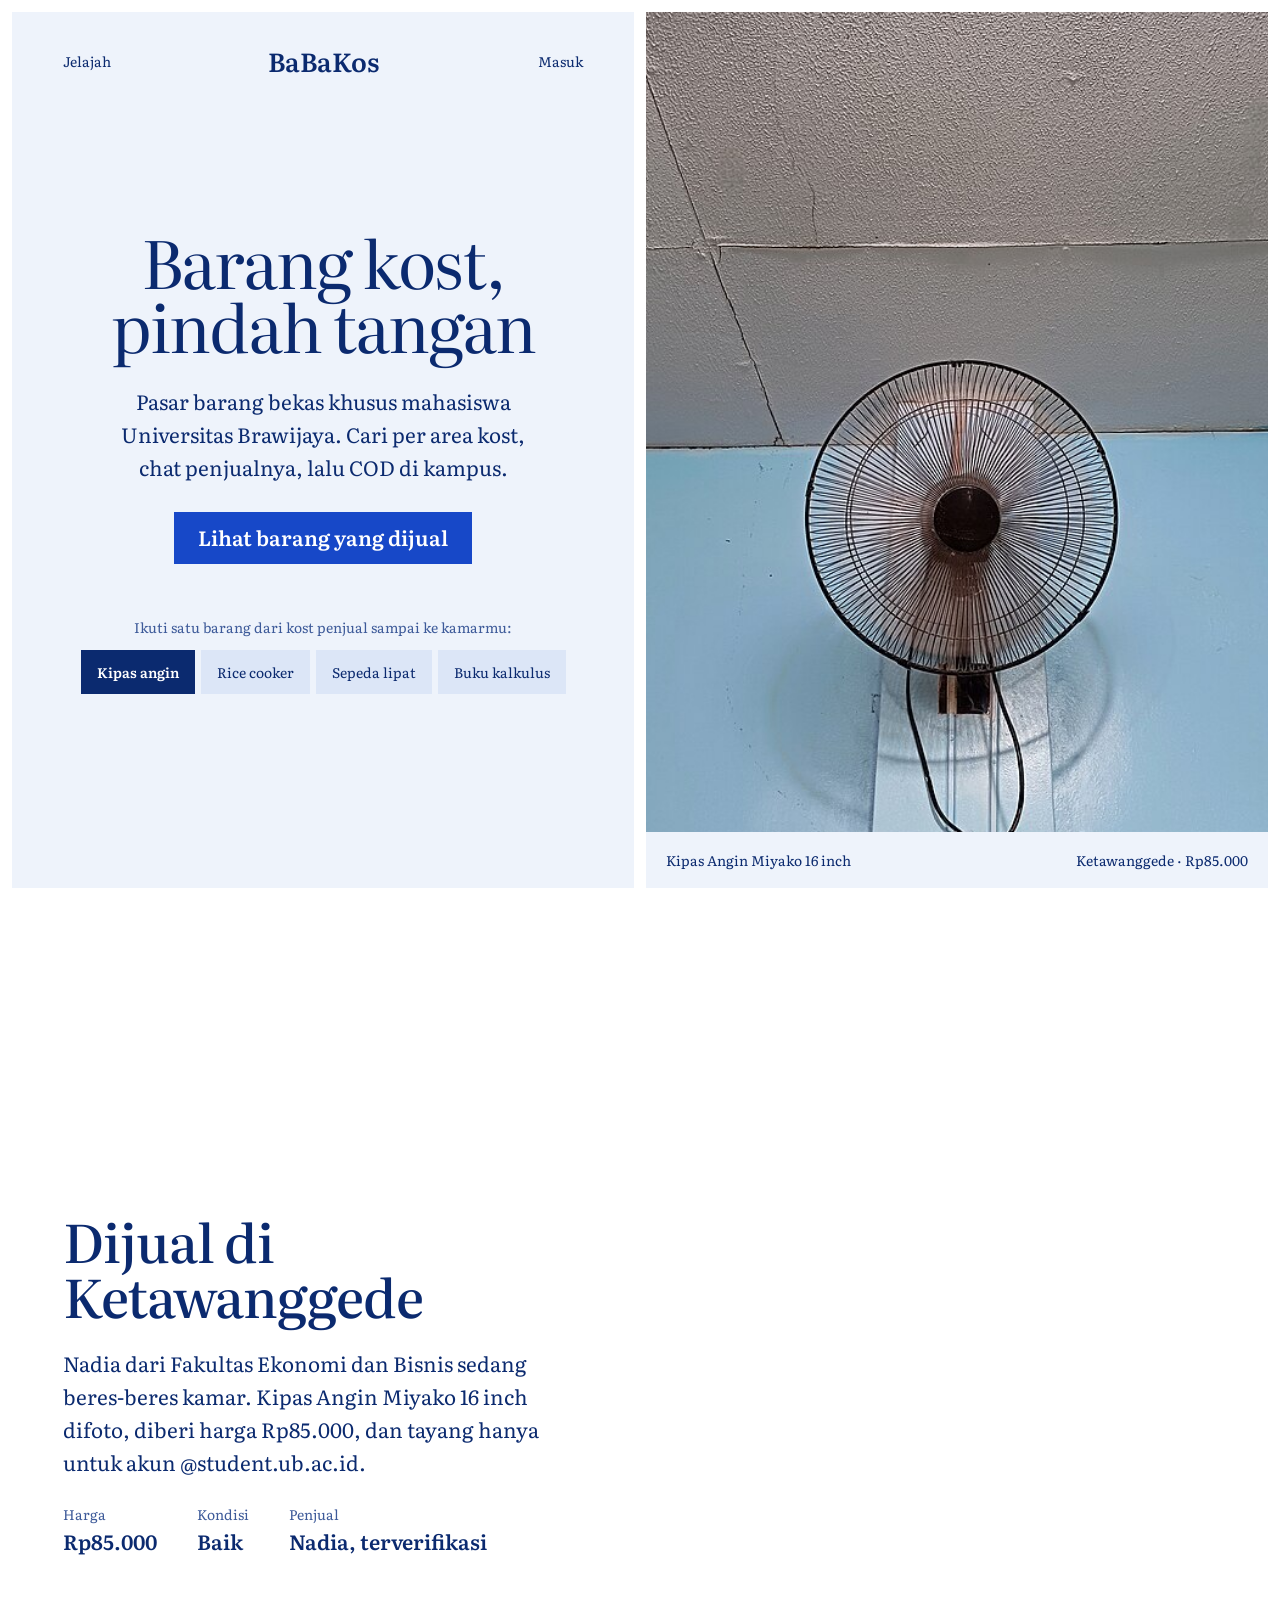
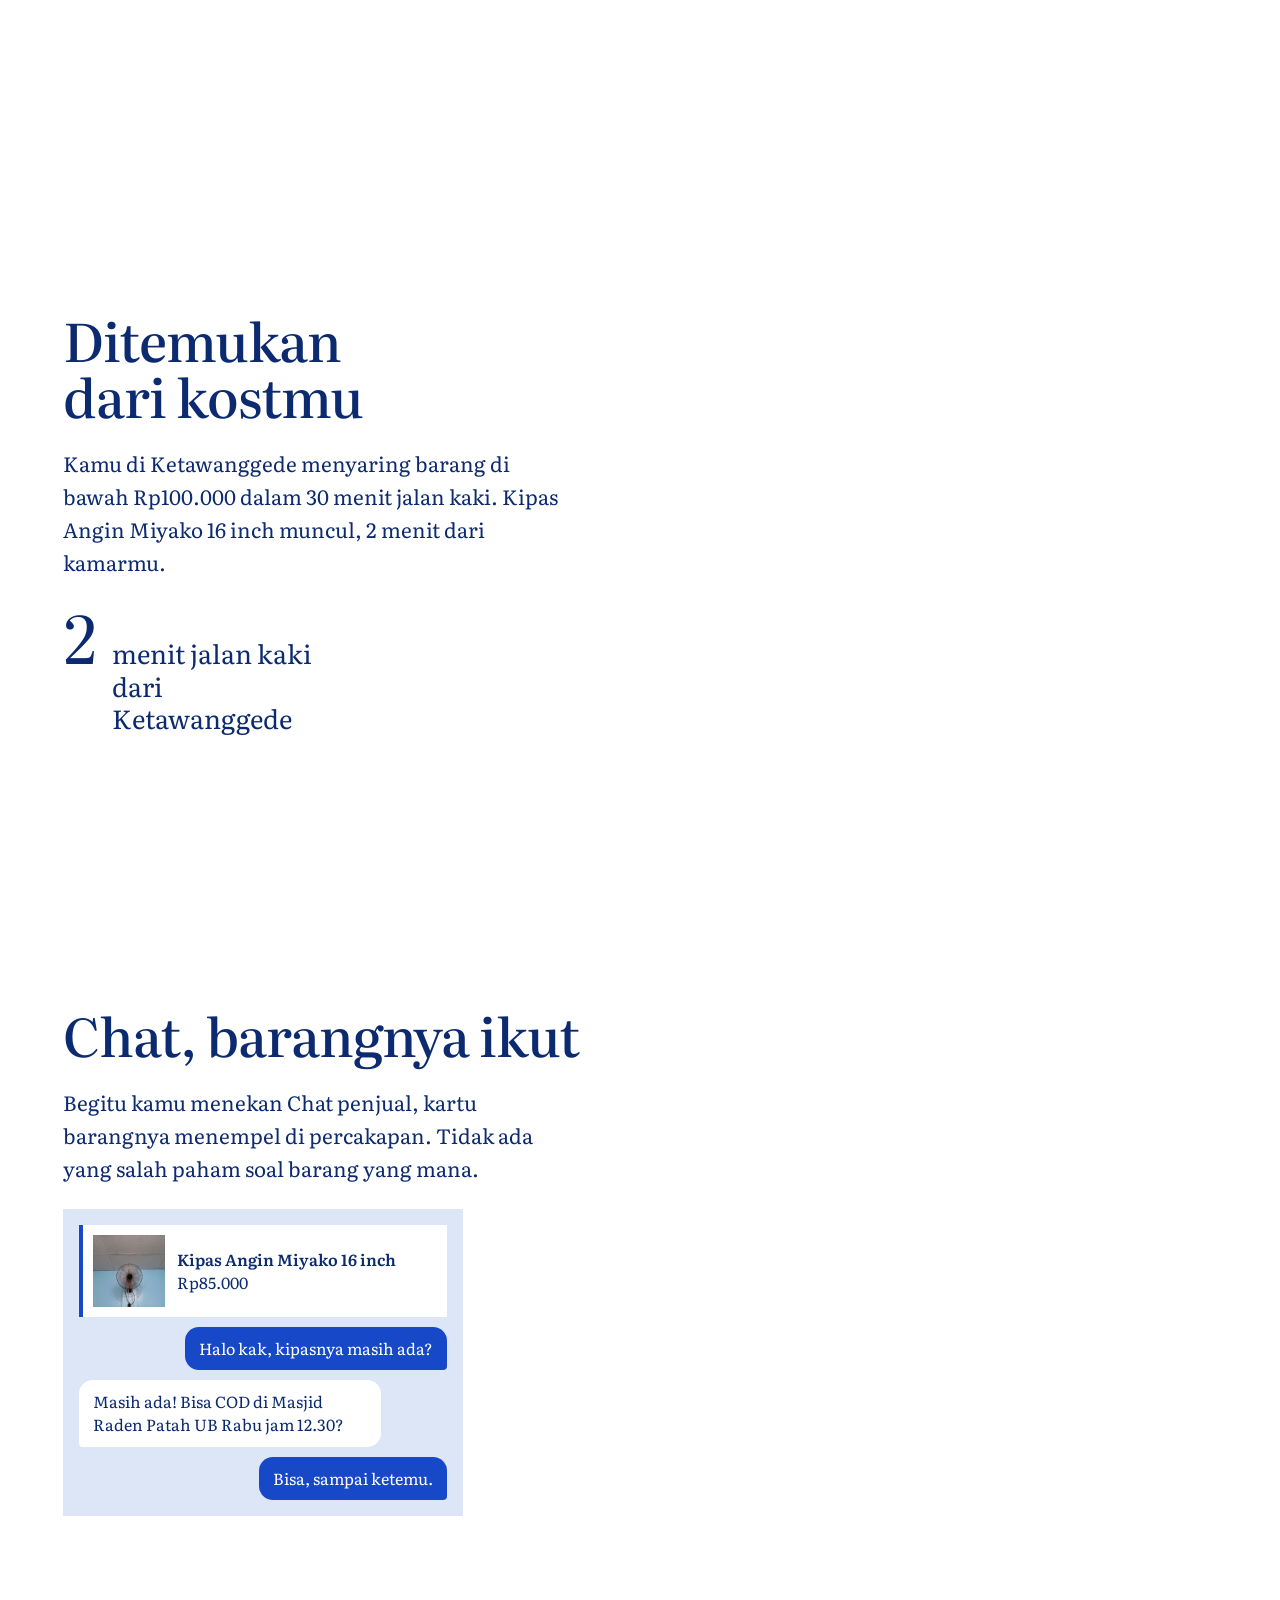
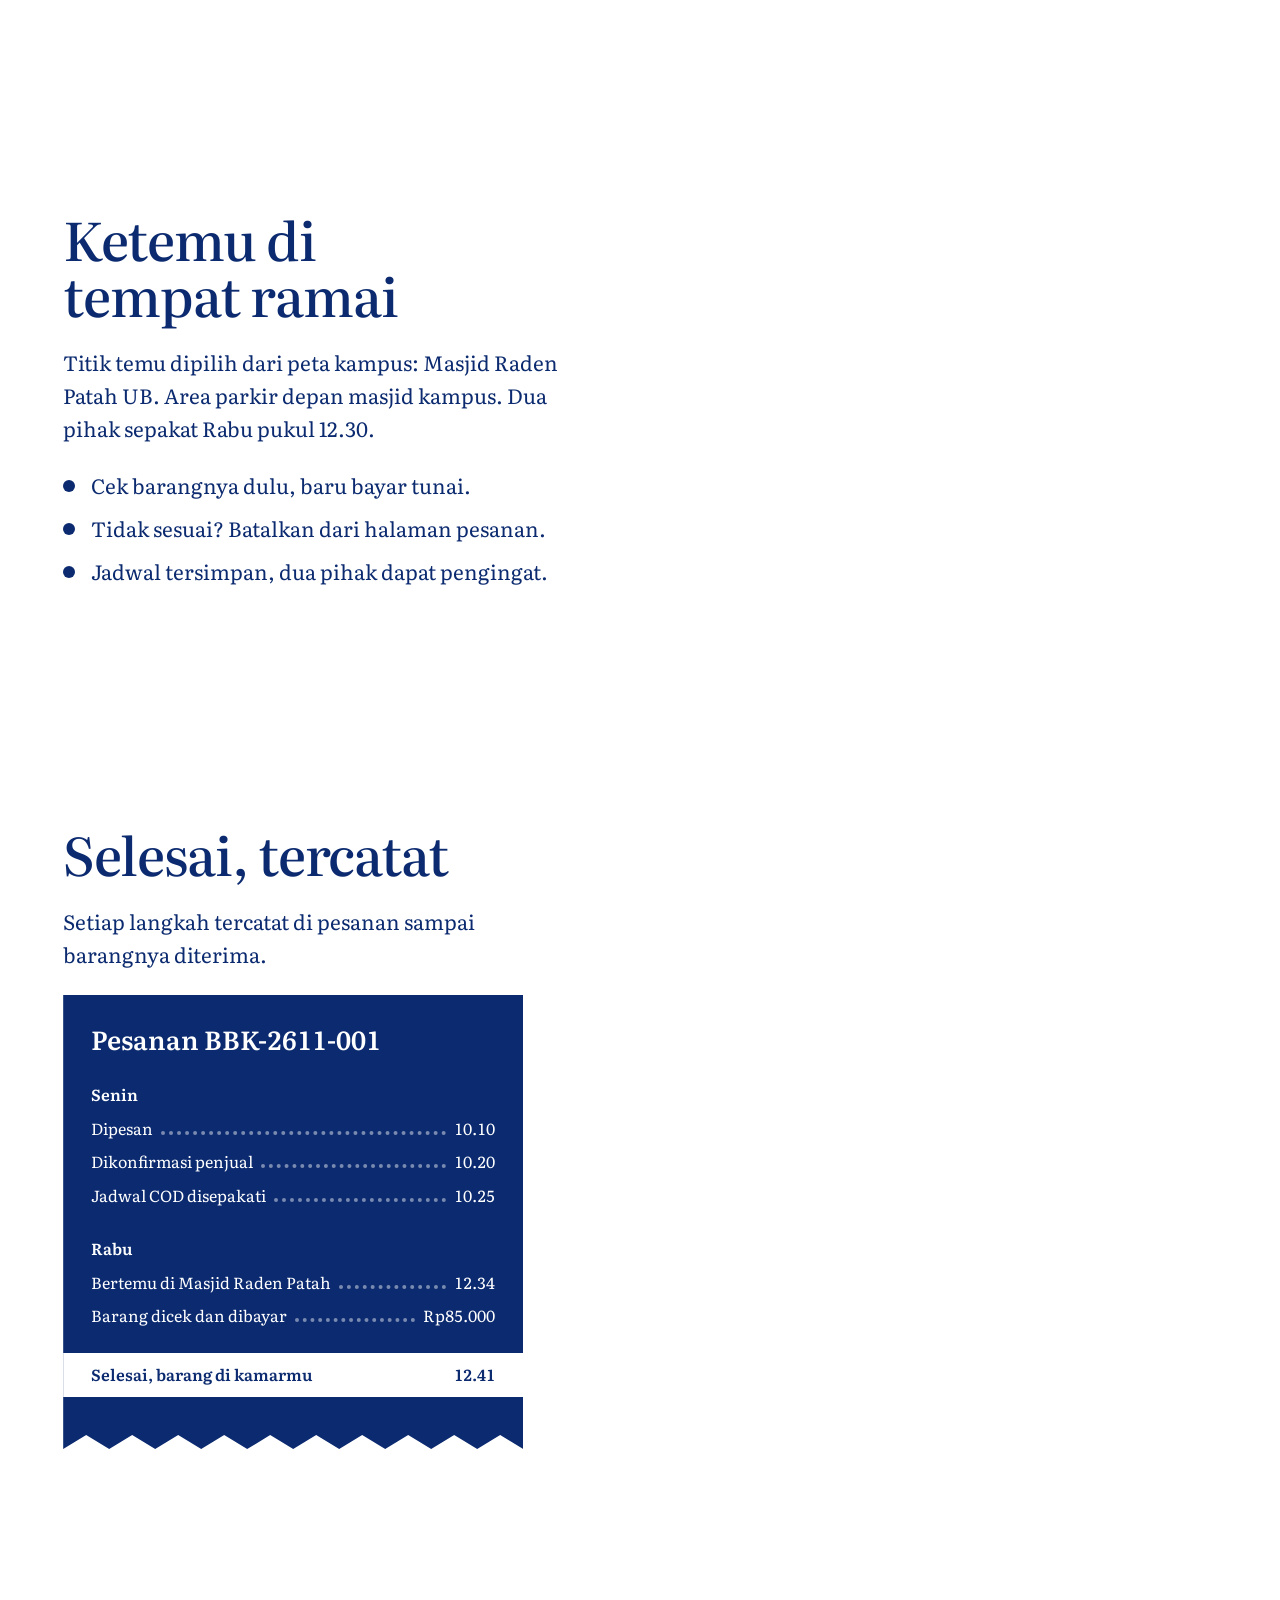
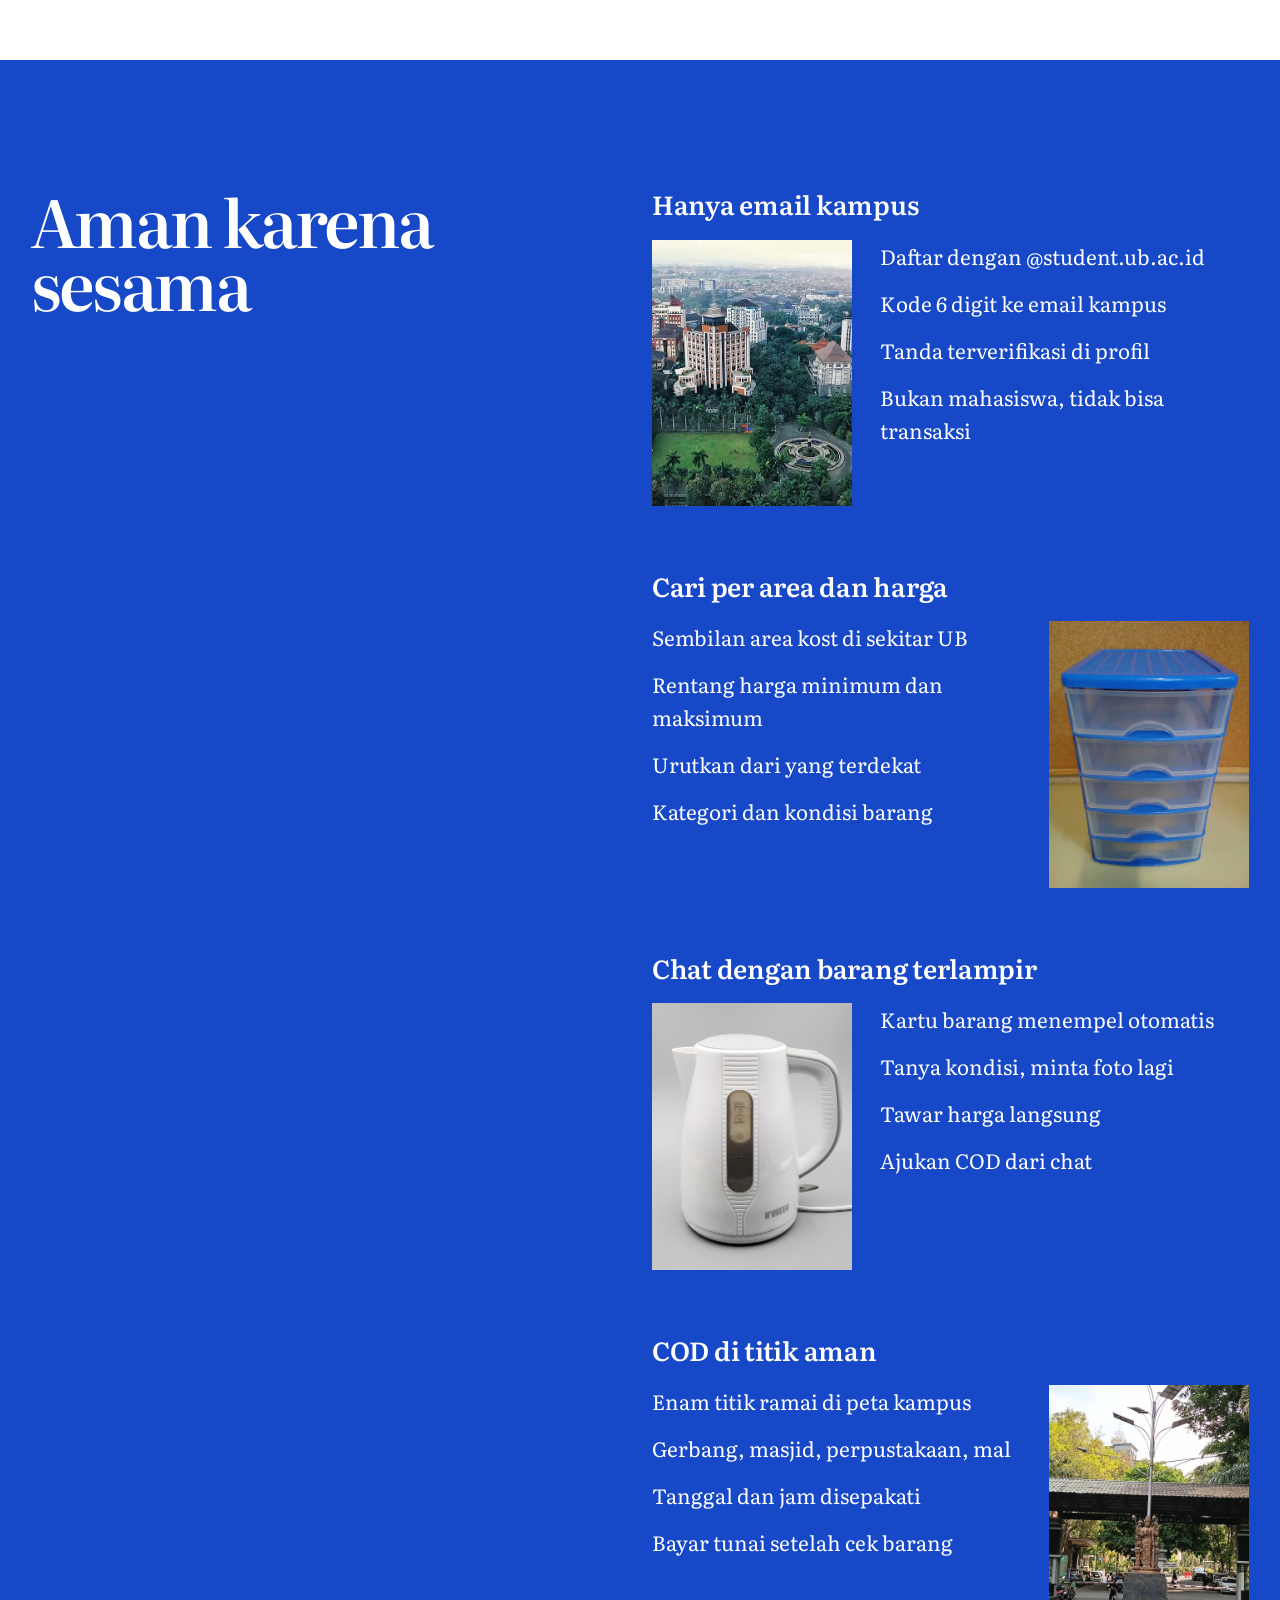
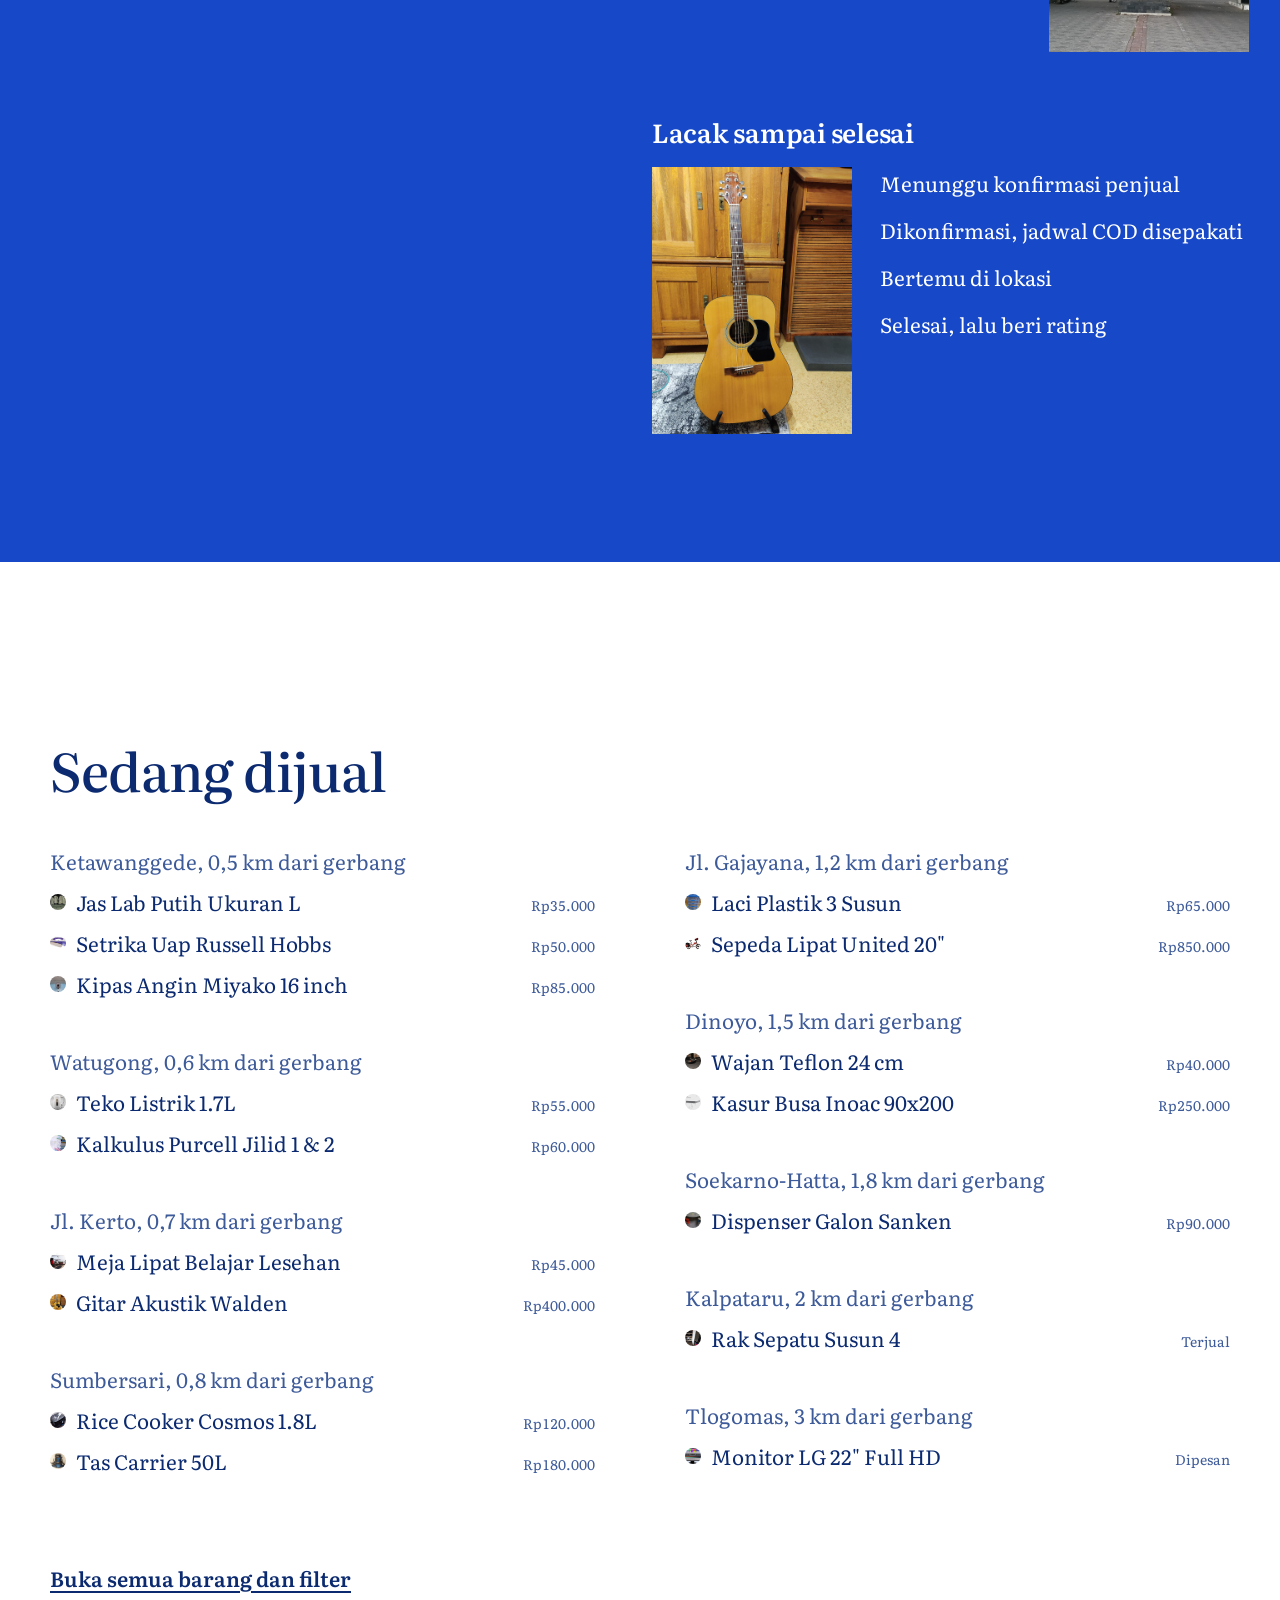
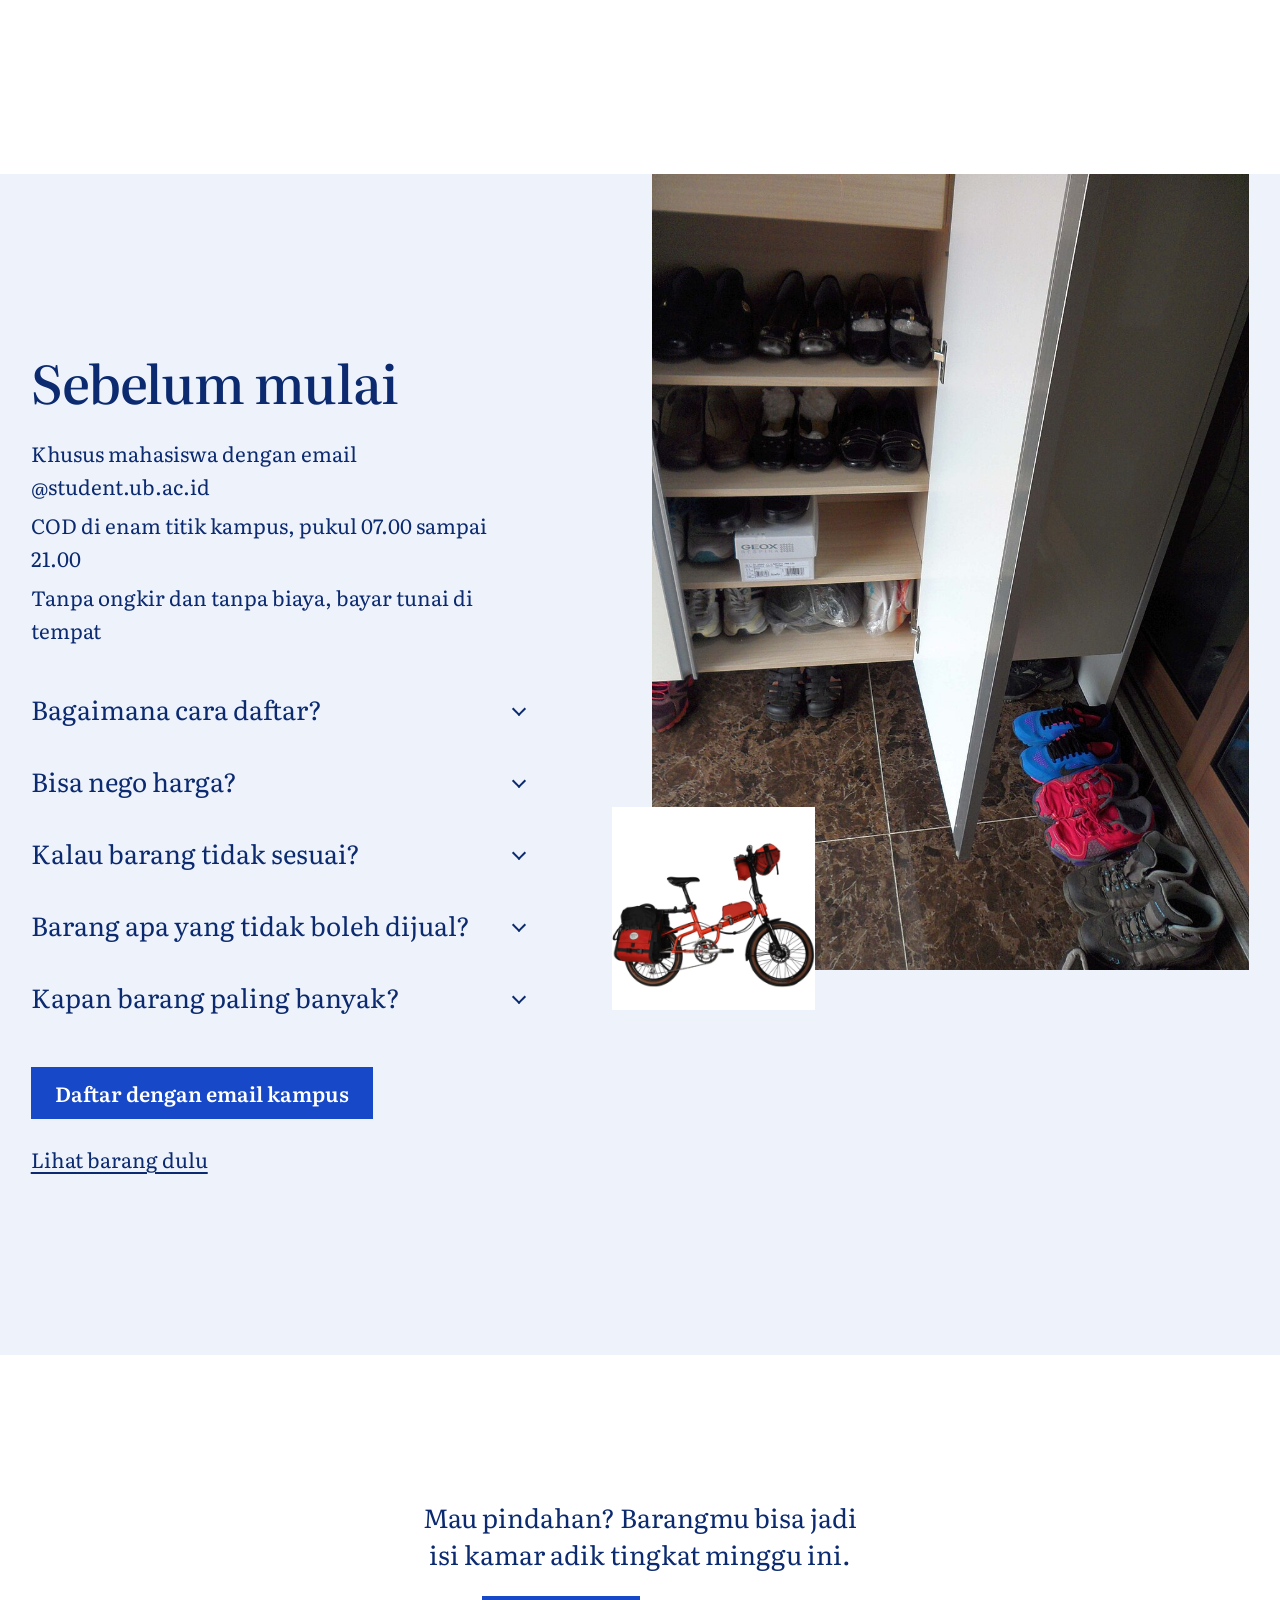
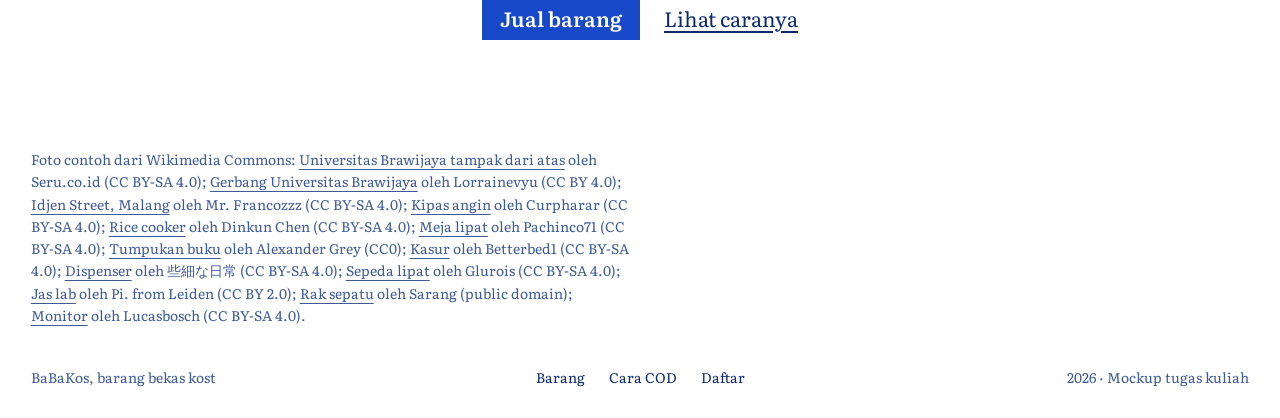
==== mockups/d-pindah-tangan/index.html @ 2a191f01 "Add mockup D with photo assets and more mock listings - Add mockups/d-pindah-tangan page and shared." ====
<!doctype html>
<html lang="id">
  <head>
    <meta charset="UTF-8">
    <meta name="viewport" content="width=device-width, initial-scale=1.0">
    <meta name="description" content="BaBaKos — pasar barang bekas kost khusus mahasiswa Universitas Brawijaya. Ikuti satu barang dari kost penjual sampai ke kamarmu: chat, COD di kampus, selesai.">
    <title>BaBaKos — Barang Kost, Pindah Tangan (Mockup D)</title>
    <link rel="icon" type="image/svg+xml" href="../../assets/icon.svg">
    <link rel="preconnect" href="https://fonts.googleapis.com">
    <link rel="preconnect" href="https://fonts.gstatic.com" crossorigin>
    <link href="https://fonts.googleapis.com/css2?family=Literata:ital,opsz,wght@0,7..72,400;0,7..72,500;0,7..72,600;1,7..72,400&display=swap" rel="stylesheet">
    <link rel="stylesheet" href="style.css">
  </head>
  <body>
    <a class="skip" href="#perjalanan">Langsung ke isi</a>

    <!-- PART 1: the split stage. Left column scrolls, right photograph stays. -->
    <div class="stage">
      <div class="column">
        <!-- HERO: the menu-card sheet -->
        <header class="sheet" aria-labelledby="hero-title">
          <nav class="sheet-top" aria-label="Utama">
            <a href="#barang">Jelajah</a>
            <a class="wordmark" href="#">BaBaKos</a>
            <a href="#masuk">Masuk</a>
          </nav>
          <div class="sheet-main">
            <h1 id="hero-title" class="hero-title" data-reveal>Barang kost, pindah tangan</h1>
            <p class="hero-sub" data-reveal>Pasar barang bekas khusus mahasiswa Universitas Brawijaya. Cari per area kost, chat penjualnya, lalu COD di kampus.</p>
            <a class="btn" href="#barang" data-reveal>Lihat barang yang dijual</a>
            <div class="follow" data-reveal>
              <p class="follow-label" id="follow-label">Ikuti satu barang dari kost penjual sampai ke kamarmu:</p>
              <div class="follow-tabs" role="tablist" aria-labelledby="follow-label" id="follow-tabs">
                <button role="tab" aria-selected="true" data-id="p1">Kipas angin</button>
                <button role="tab" aria-selected="false" data-id="p2">Rice cooker</button>
                <button role="tab" aria-selected="false" data-id="p7">Sepeda lipat</button>
                <button role="tab" aria-selected="false" data-id="p4">Buku kalkulus</button>
              </div>
            </div>
          </div>
        </header>

        <!-- THE JOURNEY: one item, five chapters. Text is filled from the data in main.js. -->
        <section class="journey" id="perjalanan" aria-labelledby="journey-title">
          <h2 id="journey-title" class="sr-only">Perjalanan satu barang</h2>

          <article class="chapter" data-photo="item" data-reveal-group>
            <h3 class="h3" data-reveal>Dijual di <span data-f="sellerArea">Jl. Kerto</span></h3>
            <p data-reveal data-f="soldText">Nadia dari Fakultas Ekonomi dan Bisnis pindah kost. Kipas Angin Miyako 16 inch difoto, diberi harga Rp85.000, dan tayang hanya untuk akun @student.ub.ac.id.</p>
            <dl class="facts" data-reveal>
              <div><dt>Harga</dt><dd data-f="price">Rp85.000</dd></div>
              <div><dt>Kondisi</dt><dd data-f="condition">Baik</dd></div>
              <div><dt>Penjual</dt><dd data-f="seller">Nadia, terverifikasi</dd></div>
            </dl>
          </article>

          <article class="chapter" data-photo="street" data-reveal-group>
            <h3 class="h3" data-reveal>Ditemukan dari kostmu</h3>
            <p data-reveal data-f="foundText">Kamu di Ketawanggede menyaring barang di bawah Rp100.000 dalam 15 menit jalan kaki. Kipas ini muncul, 7 menit dari kamarmu.</p>
            <p class="figure" data-reveal><span data-f="minutes">7</span><span class="figure-unit">menit jalan kaki dari Ketawanggede</span></p>
          </article>

          <article class="chapter" data-photo="item" data-reveal-group>
            <h3 class="h3" data-reveal>Chat, barangnya ikut</h3>
            <p data-reveal>Begitu kamu menekan Chat penjual, kartu barangnya menempel di percakapan. Tidak ada yang salah paham soal barang yang mana.</p>
            <div class="chat" data-ui data-reveal aria-label="Contoh percakapan">
              <div class="chat-card">
                <img data-f="thumb" src="../assets/p1-kipas.jpg" alt="" width="72" height="72">
                <div><p class="chat-card-title" data-f="title">Kipas Angin Miyako 16 inch</p><p data-f="price">Rp85.000</p></div>
              </div>
              <p class="bubble me">Halo kak, <span data-f="shortTitle">kipasnya</span> masih ada?</p>
              <p class="bubble them">Masih ada! Bisa COD di <span data-f="codName">Masjid Raden Patah UB</span> Rabu jam 12.30?</p>
              <p class="bubble me">Bisa, sampai ketemu.</p>
            </div>
          </article>

          <article class="chapter" data-photo="gate" data-reveal-group>
            <h3 class="h3" data-reveal>Ketemu di tempat ramai</h3>
            <p data-reveal data-f="codText">Titik temu dipilih dari peta kampus: Masjid Raden Patah UB, area parkir depan masjid. Ramai, terang, dan dijaga satpam.</p>
            <ul class="tips" data-reveal>
              <li>Cek barangnya dulu, baru bayar tunai.</li>
              <li>Tidak sesuai? Batalkan dari halaman pesanan.</li>
              <li>Jadwal tersimpan, dua pihak dapat pengingat.</li>
            </ul>
          </article>

          <article class="chapter chapter-slip" data-photo="item" data-reveal-group>
            <h3 class="h3" data-reveal>Selesai, tercatat</h3>
            <p data-reveal>Setiap langkah tercatat di pesanan sampai barangnya diterima.</p>
            <div class="slip" data-reveal aria-label="Riwayat pesanan">
              <p class="slip-head">Pesanan <span data-f="orderId">BBK-2611-001</span></p>
              <p class="slip-day">Senin</p>
              <dl>
                <div><dt>Dipesan</dt><dd>10.10</dd></div>
                <div><dt>Dikonfirmasi penjual</dt><dd>10.20</dd></div>
                <div><dt>Jadwal COD disepakati</dt><dd>10.25</dd></div>
              </dl>
              <p class="slip-day">Rabu</p>
              <dl>
                <div><dt>Bertemu di <span data-f="codShort">Masjid Raden Patah</span></dt><dd>12.34</dd></div>
                <div><dt>Barang dicek dan dibayar</dt><dd data-f="price">Rp85.000</dd></div>
              </dl>
              <p class="slip-total"><span>Selesai, barang di kamarmu</span><span>12.41</span></p>
            </div>
          </article>
        </section>
      </div>

      <!-- The photograph that never moves; it crossfades as chapters arrive -->
      <figure class="photo" aria-live="polite">
        <img class="ph is-on" data-key="item" src="../assets/p1-kipas.jpg" alt="Kipas angin dinding yang dijual" width="960" height="720">
        <img class="ph" data-key="street" src="../assets/malang-ijen.jpg" alt="Jalan Ijen di Malang" width="960" height="720">
        <img class="ph" data-key="gate" src="../assets/ub-gerbang.jpg" alt="Gerbang Universitas Brawijaya" width="960" height="1280">
        <figcaption class="photo-bar"><span data-f="title">Kipas Angin Miyako 16 inch</span><span><span data-f="sellerArea">Jl. Kerto</span> · <span data-f="price">Rp85.000</span></span></figcaption>
      </figure>
    </div>

    <main>
      <!-- PART 2: full width. Pinned heading, passing rows. -->
      <section class="safe" aria-labelledby="safe-title">
        <div class="wrap safe-grid">
          <h2 id="safe-title" class="safe-title">Aman karena sesama</h2>
          <div class="safe-rows">
            <article class="srow" data-reveal-group>
              <h3 data-reveal>Hanya email kampus</h3>
              <div class="srow-body">
                <img data-reveal src="../assets/ub-aerial.jpg" alt="Kampus Universitas Brawijaya dari atas" width="960" height="640" loading="lazy">
                <ul data-reveal><li>Daftar dengan @student.ub.ac.id</li><li>Kode 6 digit ke email kampus</li><li>Tanda terverifikasi di profil</li><li>Bukan mahasiswa, tidak bisa transaksi</li></ul>
              </div>
            </article>
            <article class="srow srow-flip" data-reveal-group>
              <h3 data-reveal>Cari per area dan harga</h3>
              <div class="srow-body">
                <img data-reveal src="../assets/p15-laci.jpg" alt="Laci plastik tiga susun" width="960" height="1280" loading="lazy">
                <ul data-reveal><li>Sembilan area kost di sekitar UB</li><li>Rentang harga minimum dan maksimum</li><li>Urutkan dari yang terdekat</li><li>Kategori dan kondisi barang</li></ul>
              </div>
            </article>
            <article class="srow" data-reveal-group>
              <h3 data-reveal>Chat dengan barang terlampir</h3>
              <div class="srow-body">
                <img data-reveal src="../assets/p11-teko.jpg" alt="Teko listrik" width="960" height="1113" loading="lazy">
                <ul data-reveal><li>Kartu barang menempel otomatis</li><li>Tanya kondisi, minta foto lagi</li><li>Tawar harga langsung</li><li>Ajukan COD dari chat</li></ul>
              </div>
            </article>
            <article class="srow srow-flip" data-reveal-group>
              <h3 data-reveal>COD di titik aman</h3>
              <div class="srow-body">
                <img data-reveal src="../assets/ub-gerbang.jpg" alt="Gerbang Universitas Brawijaya" width="960" height="1280" loading="lazy">
                <ul data-reveal><li>Enam titik ramai di peta kampus</li><li>Gerbang, masjid, perpustakaan, mal</li><li>Tanggal dan jam disepakati</li><li>Bayar tunai setelah cek barang</li></ul>
              </div>
            </article>
            <article class="srow" data-reveal-group>
              <h3 data-reveal>Lacak sampai selesai</h3>
              <div class="srow-body">
                <img data-reveal src="../assets/p13-gitar.jpg" alt="Gitar akustik" width="960" height="1280" loading="lazy">
                <ul data-reveal><li>Menunggu konfirmasi penjual</li><li>Dikonfirmasi, jadwal COD disepakati</li><li>Bertemu di lokasi</li><li>Selesai, lalu beri rating</li></ul>
              </div>
            </article>
          </div>
        </div>
      </section>

      <!-- PART 3: the listing as two-ended rows -->
      <section class="section listing" id="barang" aria-labelledby="list-title">
        <div class="list-col">
          <h2 id="list-title" class="h-list" data-reveal>Sedang dijual</h2>
          <div id="list" data-reveal-group></div>
          <a class="list-more" href="#">Buka semua barang dan filter</a>
        </div>
      </section>

      <!-- PART 4: questions beside a tall photograph -->
      <section class="section faq" aria-labelledby="faq-title" id="masuk">
        <div class="wrap faq-grid">
          <div class="faq-col">
            <h2 id="faq-title" class="h3" data-reveal>Sebelum mulai</h2>
            <ul class="faq-facts" data-reveal>
              <li>Khusus mahasiswa dengan email @student.ub.ac.id</li>
              <li>COD di enam titik kampus, pukul 07.00 sampai 21.00</li>
              <li>Tanpa ongkir dan tanpa biaya, bayar tunai di tempat</li>
            </ul>
            <div class="faq-list">
              <details><summary>Bagaimana cara daftar?</summary><p>Masukkan email @student.ub.ac.id, lalu kode 6 digit yang dikirim ke email kampusmu. Untuk uji coba, email berakhiran ac.id lain juga diterima.</p></details>
              <details><summary>Bisa nego harga?</summary><p>Bisa, lewat chat. Barangnya sudah terlampir, jadi tinggal tawar.</p></details>
              <details><summary>Kalau barang tidak sesuai?</summary><p>Jangan bayar. Tekan Batalkan di halaman pesanan dan laporkan lewat chat. Rating penjual ikut tercatat.</p></details>
              <details><summary>Barang apa yang tidak boleh dijual?</summary><p>Makanan basah, obat, dan barang yang melanggar aturan kampus atau hukum.</p></details>
              <details><summary>Kapan barang paling banyak?</summary><p>Akhir semester dan musim wisuda, saat kakak tingkat pindahan.</p></details>
            </div>
            <div class="faq-actions"><a class="btn" href="#">Daftar dengan email kampus</a><a href="#barang">Lihat barang dulu</a></div>
          </div>
          <div class="faq-pics" data-reveal>
            <img class="pic-tall" src="../assets/p9-rak.jpg" alt="Rak sepatu di teras rumah" width="960" height="1280" loading="lazy">
            <img class="pic-sq" src="../assets/p7-sepeda.jpg" alt="Sepeda lipat" width="960" height="960" loading="lazy">
          </div>
        </div>
      </section>

      <!-- PART 5: one plain sentence -->
      <section class="cta wrap" aria-labelledby="cta-title">
        <h2 id="cta-title" class="sr-only">Jual barangmu</h2>
        <p data-reveal>Mau pindahan? Barangmu bisa jadi isi kamar adik tingkat minggu ini.</p>
        <div class="cta-actions" data-reveal><a class="btn btn-small" href="#">Jual barang</a><a href="#perjalanan">Lihat caranya</a></div>
      </section>
    </main>

    <footer class="foot wrap">
      <p class="credits" id="credits"></p>
      <div class="foot-line">
        <p>BaBaKos, barang bekas kost</p>
        <nav aria-label="Footer"><a href="#barang">Barang</a><a href="#perjalanan">Cara COD</a><a href="#masuk">Daftar</a></nav>
        <p>2026 · Mockup tugas kuliah</p>
      </div>
    </footer>

    <script src="../../js/data.js"></script>
    <script src="../../js/utils.js"></script>
    <script src="../shared.js"></script>
    <script src="main.js"></script>
  </body>
</html>
---- mockups/d-pindah-tangan/style.css ----
/* Mockup D — Pindah tangan. Split stage: a white reading column in deep blue beside a photograph that never moves. */
:root {
  --bg: #ffffff;
  --surface: #eef3fb;
  --surface-2: #dce6f7;
  --ink: #0b2a6f;
  --muted: #3d5a99;
  --accent: #1748c8;
  --accent-ink: #ffffff;
  --field: #1748c8;
  --field-ink: #ffffff;

  --font: "Literata", Georgia, serif;
  --step-small: clamp(0.8125rem, 0.79rem + 0.1vw, 0.875rem);
  --step-body: clamp(1.125rem, 1.05rem + 0.3vw, 1.3125rem);
  --step-lead: clamp(1.25rem, 1.1rem + 0.7vw, 1.625rem);
  --step-head: clamp(2.25rem, 1.4rem + 2.4vw, 3.5rem);
  --step-display: clamp(2.75rem, 0.6rem + 4.4vw, 4.5rem);

  --gutter: clamp(16px, 2.4vw, 32px);
  --gap: 12px;
  --max: 1440px;
  --ease: cubic-bezier(0.2, 0.7, 0.2, 1);
}

*, *::before, *::after { box-sizing: border-box; }
html { scroll-behavior: smooth; }
body { margin: 0; background: var(--bg); color: var(--ink); font-family: var(--font); font-size: var(--step-body); line-height: 1.6; font-optical-sizing: auto; -webkit-font-smoothing: antialiased; }
img { display: block; max-width: 100%; height: auto; }
a { color: inherit; text-underline-offset: 4px; }
h1, h2, h3, p, ul, dl, dd, figure { margin: 0; padding: 0; }
ul { list-style: none; }
:focus-visible { outline: 3px solid var(--ink); outline-offset: 4px; }
::selection { background: var(--ink); color: var(--bg); }
.sr-only { position: absolute; width: 1px; height: 1px; overflow: hidden; clip-path: inset(50%); white-space: nowrap; }
.skip { position: absolute; left: var(--gutter); top: -60px; background: var(--ink); color: var(--bg); padding: 10px 16px; z-index: 50; }
.skip:focus { top: 8px; }
.wrap { width: 100%; max-width: var(--max); margin-inline: auto; padding-inline: var(--gutter); }
.section { padding-block: clamp(120px, 14vw, 220px); }
.h3 { font-weight: 500; font-size: var(--step-head); letter-spacing: -0.02em; line-height: 1.05; text-wrap: balance; }

.btn {
  display: inline-flex; align-items: center; justify-content: center; min-height: 52px; padding: 0 24px;
  background: var(--accent); color: var(--accent-ink); font: inherit; font-size: var(--step-body); font-weight: 600;
  text-decoration: none; border: 0; cursor: pointer;
  transition: transform 160ms var(--ease), background-color 160ms var(--ease);
}
.btn:hover { background: #0f379e; }
.btn:active { transform: scale(0.97); }
.btn-small { min-height: 44px; padding: 0 18px; }

/* ---------- The stage ---------- */
.stage { display: grid; grid-template-columns: minmax(0, 1fr) minmax(0, 1fr); gap: var(--gap); padding: var(--gap); align-items: start; }
.column { min-width: 0; }

/* the photograph */
.photo { position: sticky; top: var(--gap); height: calc(100svh - var(--gap) * 2); overflow: hidden; background: var(--surface); }
.ph { position: absolute; inset: 0; width: 100%; height: 100%; object-fit: cover; opacity: 0; transform: scale(1.04); transition: opacity 1.6s var(--ease), transform 12s linear; }
.ph.is-on { opacity: 1; transform: scale(1); }
.photo-bar {
  position: absolute; left: 0; right: 0; bottom: 0; min-height: 56px; padding: 12px 20px;
  display: flex; justify-content: space-between; align-items: center; gap: 16px;
  background: var(--surface); color: var(--ink); font-size: var(--step-small); line-height: 1.3;
}

/* the hero sheet */
.sheet { min-height: calc(100svh - var(--gap) * 2); background: var(--surface); padding: 28px clamp(24px, 4vw, 64px) 48px; display: grid; grid-template-rows: auto 1fr; }
.sheet-top { display: grid; grid-template-columns: 1fr auto 1fr; align-items: center; gap: 16px; font-size: var(--step-small); }
.sheet-top a { text-decoration: none; }
.sheet-top a:hover { text-decoration: underline; }
.sheet-top a:last-child { justify-self: end; }
.wordmark { font-size: var(--step-lead); font-weight: 600; letter-spacing: -0.02em; }
.sheet-main { align-self: center; text-align: center; display: grid; justify-items: center; gap: 28px; padding-block: 48px; }
.hero-title { font-weight: 400; font-size: var(--step-display); letter-spacing: -0.03em; line-height: 0.98; max-width: 14ch; text-wrap: balance; }
.hero-sub { max-width: 36ch; }
.follow { margin-top: 24px; display: grid; gap: 12px; justify-items: center; }
.follow-label { font-size: var(--step-small); color: var(--muted); }
.follow-tabs { display: flex; flex-wrap: wrap; justify-content: center; gap: 6px; }
.follow-tabs button {
  min-height: 44px; padding: 0 16px; border: 0; cursor: pointer; font: inherit; font-size: var(--step-small);
  background: var(--surface-2); color: var(--ink); transition: background-color 160ms var(--ease), transform 160ms var(--ease);
}
.follow-tabs button:hover { background: #c9d8f3; }
.follow-tabs button:active { transform: scale(0.96); }
.follow-tabs button[aria-selected="true"] { background: var(--ink); color: var(--bg); font-weight: 600; }

/* the journey */
.journey { padding: clamp(80px, 10vw, 160px) clamp(24px, 4vw, 64px) 40px; }
.chapter { min-height: 82svh; display: grid; align-content: center; gap: 24px; max-width: 46ch; padding-block: 40px; }
.chapter > p { max-width: 42ch; }
.facts { display: grid; grid-template-columns: repeat(3, auto); justify-content: start; gap: 8px 40px; }
.facts dt { font-size: var(--step-small); color: var(--muted); }
.facts dd { font-weight: 600; }
.figure { display: flex; align-items: baseline; gap: 16px; flex-wrap: wrap; }
.figure [data-f="minutes"] { font-size: var(--step-display); font-weight: 400; line-height: 1; letter-spacing: -0.04em; }
.figure-unit { font-size: var(--step-lead); line-height: 1.25; max-width: 14ch; }
.tips { display: grid; gap: 10px; }
.tips li { padding-left: 28px; position: relative; }
.tips li::before { content: ""; position: absolute; left: 0; top: 0.55em; width: 12px; height: 12px; border-radius: 50%; background: var(--ink); }

/* chat fragment (a piece of the app, keeps its own UI manners) */
.chat { background: var(--surface-2); color: var(--ink); padding: 16px; display: grid; gap: 10px; font-size: 16px; line-height: 1.45; max-width: 400px; }
.chat-card { display: grid; grid-template-columns: 72px 1fr; gap: 12px; align-items: center; background: #ffffff; padding: 10px; border-left: 4px solid var(--accent); }
.chat-card img { width: 72px; height: 72px; object-fit: cover; }
.chat-card-title { font-weight: 600; }
.bubble { max-width: 82%; padding: 10px 14px; border-radius: 14px; }
.bubble.me { justify-self: end; background: var(--accent); color: #fff; border-bottom-right-radius: 4px; }
.bubble.them { justify-self: start; background: #ffffff; border-bottom-left-radius: 4px; }

/* the slip (order tracking) */
.slip {
  background: var(--ink); color: var(--bg); padding: 28px 28px 52px; max-width: 460px; font-size: 16px; font-variant-numeric: tabular-nums;
  clip-path: polygon(0 0, 100% 0, 100% 100%, 95% calc(100% - 14px), 90% 100%, 85% calc(100% - 14px), 80% 100%, 75% calc(100% - 14px), 70% 100%, 65% calc(100% - 14px), 60% 100%, 55% calc(100% - 14px), 50% 100%, 45% calc(100% - 14px), 40% 100%, 35% calc(100% - 14px), 30% 100%, 25% calc(100% - 14px), 20% 100%, 15% calc(100% - 14px), 10% 100%, 5% calc(100% - 14px), 0 100%);
}
.slip-head { font-weight: 600; font-size: var(--step-lead); line-height: 1.2; }
.slip-day { font-weight: 600; margin-top: 28px; }
.slip dl { margin-top: 8px; display: grid; gap: 8px; }
.slip dl div { display: flex; align-items: baseline; gap: 8px; }
.slip dt { flex: none; max-width: 72%; }
.slip dl div::after { content: ""; order: 1; flex: 1; border-bottom: 4px dotted currentColor; opacity: 0.45; }
.slip dd { order: 2; flex: none; }
.slip-total { margin: 24px -28px 0; padding: 0 28px; height: 44px; display: flex; align-items: center; justify-content: space-between; background: var(--bg); color: var(--ink); font-weight: 600; }

/* ---------- Full-width field: pinned heading, passing rows ---------- */
.safe { background: var(--field); color: var(--field-ink); padding-block: clamp(96px, 10vw, 160px); margin-top: clamp(80px, 8vw, 140px); }
.safe-grid { display: grid; grid-template-columns: repeat(12, minmax(0, 1fr)); gap: 24px; align-items: start; }
.safe-title { grid-column: 1 / 6; position: sticky; top: 32px; font-weight: 600; font-size: var(--step-display); letter-spacing: -0.035em; line-height: 0.95; max-width: 11ch; }
.safe-rows { grid-column: 7 / 13; display: grid; gap: 64px; }
.srow h3 { font-weight: 600; font-size: var(--step-lead); letter-spacing: -0.01em; line-height: 1.2; }
.srow-body { margin-top: 20px; display: grid; grid-template-columns: 200px minmax(0, 1fr); gap: 28px; align-items: start; }
.srow-body img { width: 200px; aspect-ratio: 3 / 4; object-fit: cover; }
.srow-body ul { display: grid; gap: 14px; }
.srow-flip .srow-body { grid-template-columns: minmax(0, 1fr) 200px; }
.srow-flip .srow-body img { order: 2; }

/* ---------- Listing: two-ended rows ---------- */
.list-col { width: min(1180px, 100% - var(--gutter) * 2); margin-inline: auto; }
#list { columns: 2; column-gap: clamp(48px, 7vw, 120px); }
.lblock { break-inside: avoid; padding-bottom: 40px; }
.h-list { font-weight: 500; font-size: var(--step-head); letter-spacing: -0.02em; line-height: 1.05; margin-bottom: 48px; }
.lgroup { color: var(--muted); margin-bottom: 4px; }
.lrow { display: flex; align-items: baseline; gap: 10px; min-height: 38px; padding-block: 4px; text-decoration: none; transition: transform 160ms var(--ease); }
.lrow:hover { transform: translateX(6px); }
.lrow:hover .lname { text-decoration: underline; }
.ldot { flex: none; width: 16px; height: 16px; border-radius: 50%; align-self: center; overflow: hidden; background: var(--surface-2); }
.ldot img { width: 16px; height: 16px; object-fit: cover; }
.lname { flex: 1; }
.lval { font-size: var(--step-small); color: var(--muted); font-variant-numeric: tabular-nums; white-space: nowrap; }
.list-more { display: inline-block; margin-top: 40px; font-weight: 600; }

/* ---------- FAQ beside a tall photograph ---------- */
.faq { background: var(--surface); }
.faq-grid { display: grid; grid-template-columns: repeat(12, minmax(0, 1fr)); gap: 24px; align-items: start; }
.faq-col { grid-column: 1 / 6; }
.faq-facts { margin-top: 28px; display: grid; gap: 6px; }
.faq-list { margin-top: 40px; display: grid; gap: 28px; }
.faq-list summary { list-style: none; cursor: pointer; display: flex; justify-content: space-between; gap: 20px; font-size: var(--step-lead); line-height: 1.3; min-height: 44px; align-items: center; }
.faq-list summary::-webkit-details-marker { display: none; }
.faq-list summary::after { content: ""; flex: none; width: 10px; height: 10px; border-right: 2px solid currentColor; border-bottom: 2px solid currentColor; transform: rotate(45deg); transition: transform 200ms var(--ease); }
.faq-list details[open] summary::after { transform: rotate(225deg); }
.faq-list details p { margin-top: 8px; color: var(--muted); max-width: 44ch; }
.faq-actions { margin-top: 48px; display: flex; flex-wrap: wrap; align-items: center; gap: 24px; }
.faq-pics { grid-column: 7 / 13; position: relative; margin-top: calc(clamp(120px, 14vw, 220px) * -1); padding-bottom: 80px; }
.pic-tall { width: 100%; aspect-ratio: 3 / 4; object-fit: cover; }
.pic-sq { position: absolute; left: -40px; bottom: 40px; width: 34%; aspect-ratio: 1; object-fit: cover; }

/* ---------- CTA + footer ---------- */
.cta { padding-block: 16svh 12svh; display: grid; justify-items: center; text-align: center; }
.cta p { font-size: var(--step-lead); max-width: 30ch; line-height: 1.4; }
.cta-actions { margin-top: 24px; display: flex; align-items: center; justify-content: center; gap: 24px; }
.foot { padding-bottom: 30px; }
.credits { max-width: 75ch; font-size: var(--step-small); color: var(--muted); margin-bottom: 40px; }
.foot-line { display: grid; grid-template-columns: 1fr auto 1fr; gap: 24px; align-items: baseline; font-size: var(--step-small); }
.foot-line nav { display: flex; gap: 24px; }
.foot-line nav a { text-decoration: none; } .foot-line nav a:hover { text-decoration: underline; }
.foot-line p { color: var(--muted); }
.foot-line p:last-child { justify-self: end; }

/* ---------- Motion ---------- */
.reveal-ready [data-reveal] { opacity: 0; transform: translateY(24px); transition: opacity 640ms var(--ease) var(--delay, 0ms), transform 640ms var(--ease) var(--delay, 0ms); }
.reveal-ready [data-reveal].is-in { opacity: 1; transform: none; }
[data-f].is-swapping { opacity: 0; }
[data-f] { transition: opacity 240ms var(--ease); }
@media (prefers-reduced-motion: reduce) { *, *::before, *::after { animation: none !important; transition: none !important; } html { scroll-behavior: auto; } }

/* ---------- Tablet ---------- */
@media (max-width: 1024px) {
  .facts { grid-template-columns: repeat(2, auto); }
  .safe-title { grid-column: 1 / -1; position: static; max-width: none; }
  .safe-rows { grid-column: 1 / -1; }
  .faq-col { grid-column: 1 / 8; }
  .faq-pics { grid-column: 8 / 13; margin-top: 0; }
}

/* ---------- Phone ---------- */
@media (max-width: 900px) {
  .stage { grid-template-columns: 1fr; }
  .photo { order: -1; position: sticky; top: var(--gap); height: 56svh; z-index: 0; }
  .column { position: relative; z-index: 1; margin-top: -14svh; }
  .journey { background: var(--bg); }
  .chapter { min-height: 0; padding-block: 48px; }
}

@media (max-width: 720px) {
  .stage { grid-template-columns: 1fr; }
  .photo { order: -1; position: sticky; top: var(--gap); height: 56svh; z-index: 0; }
  .column { position: relative; z-index: 1; margin-top: -14svh; }
  .sheet { min-height: 0; padding: 24px 20px 40px; }
  .sheet-main { padding-block: 32px 8px; }
  .hero-title { font-size: 10.5vw; }
  .btn { width: 100%; }
  .btn-small { width: auto; }
  .journey { background: var(--bg); padding: 72px 8px 24px; }
  .chapter { min-height: 0; padding-block: 48px; }
  .facts { grid-template-columns: 1fr 1fr; }
  .safe-rows { gap: 72px; }
  .srow-body, .srow-flip .srow-body { grid-template-columns: 1fr; }
  .srow-body img, .srow-flip .srow-body img { order: 0; width: 100%; aspect-ratio: 4 / 3; }
  .faq-col, .faq-pics { grid-column: 1 / -1; }
  .faq-pics { order: -1; margin-bottom: 40px; padding-bottom: 0; }
  .pic-tall { aspect-ratio: 4 / 5; }
  .pic-sq { left: auto; right: 0; bottom: -24px; width: 38%; }
  .faq-actions .btn { width: 100%; }
  .cta { padding-block: 12svh 10svh; }
  #list { columns: 1; }
  .foot-line { grid-template-columns: 1fr; gap: 8px; }
  .foot-line nav { flex-wrap: wrap; gap: 8px 16px; }
  .foot-line p:last-child { justify-self: start; }
}
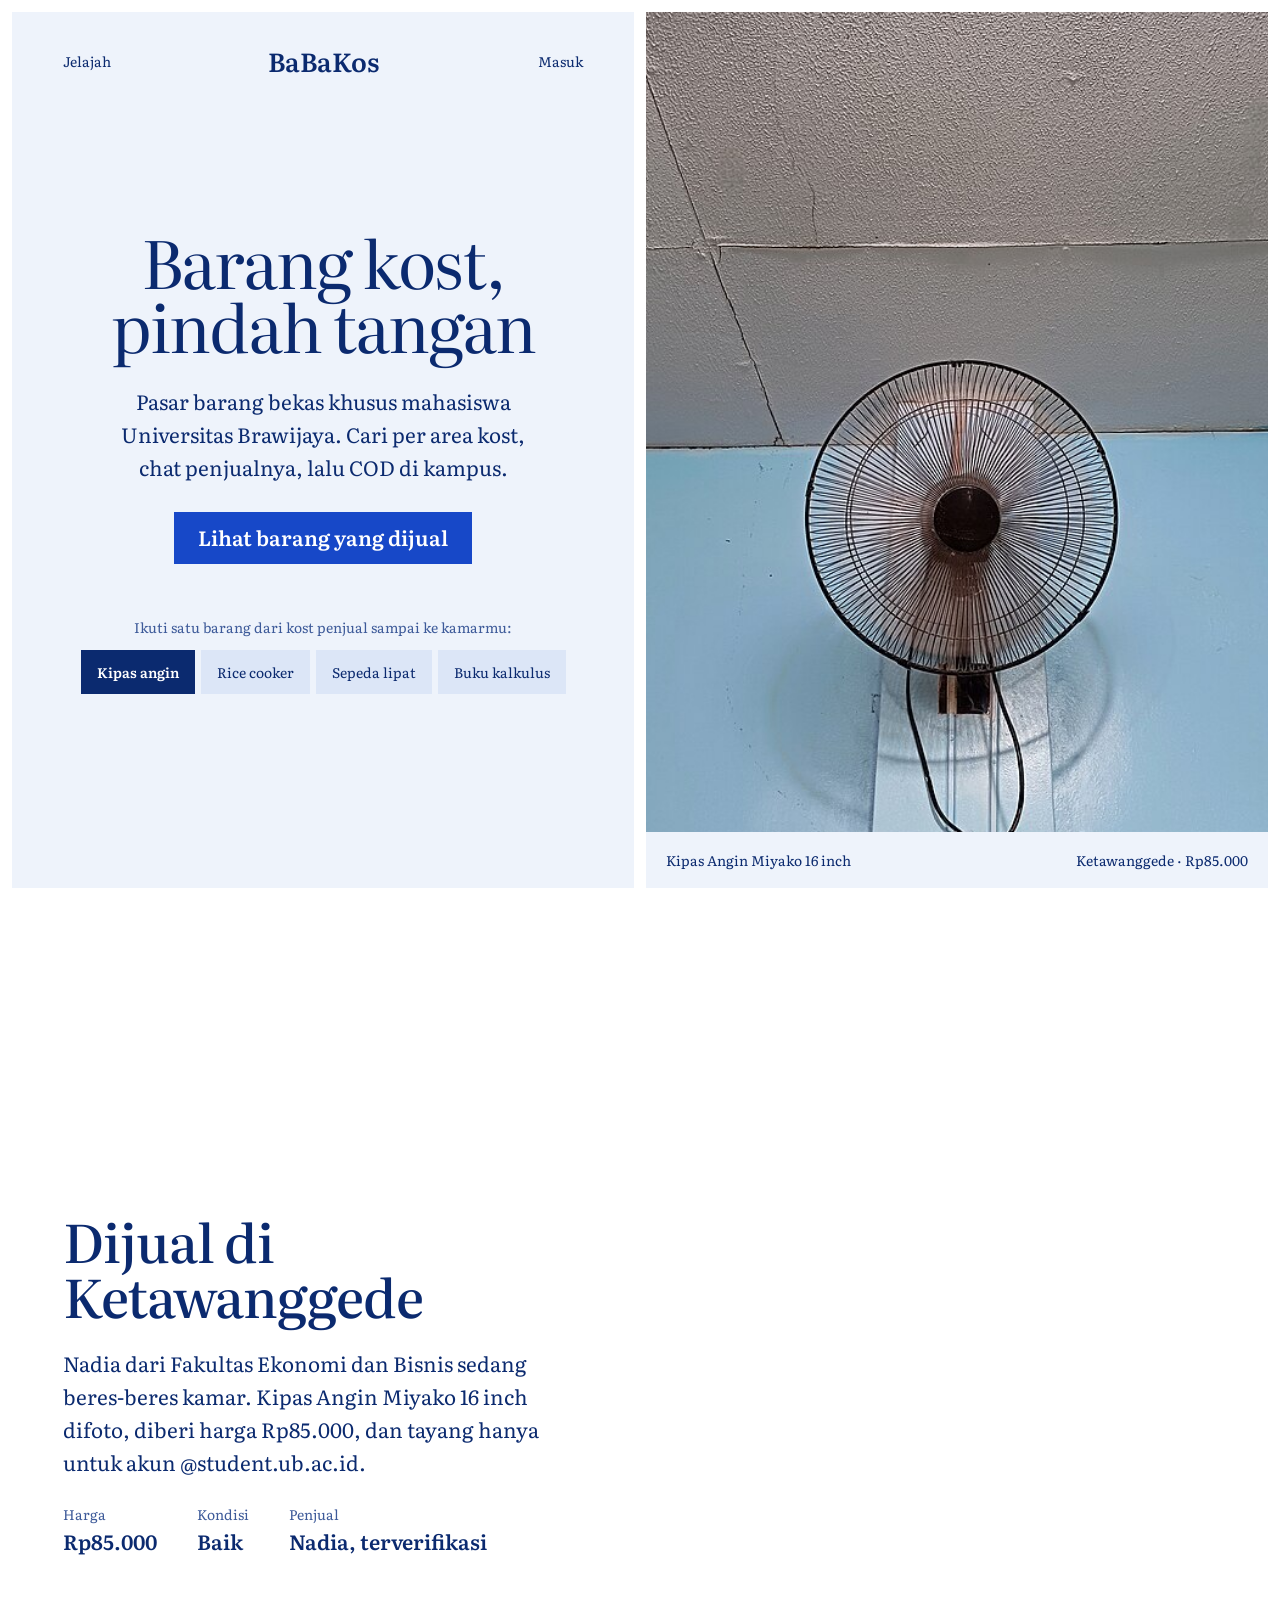
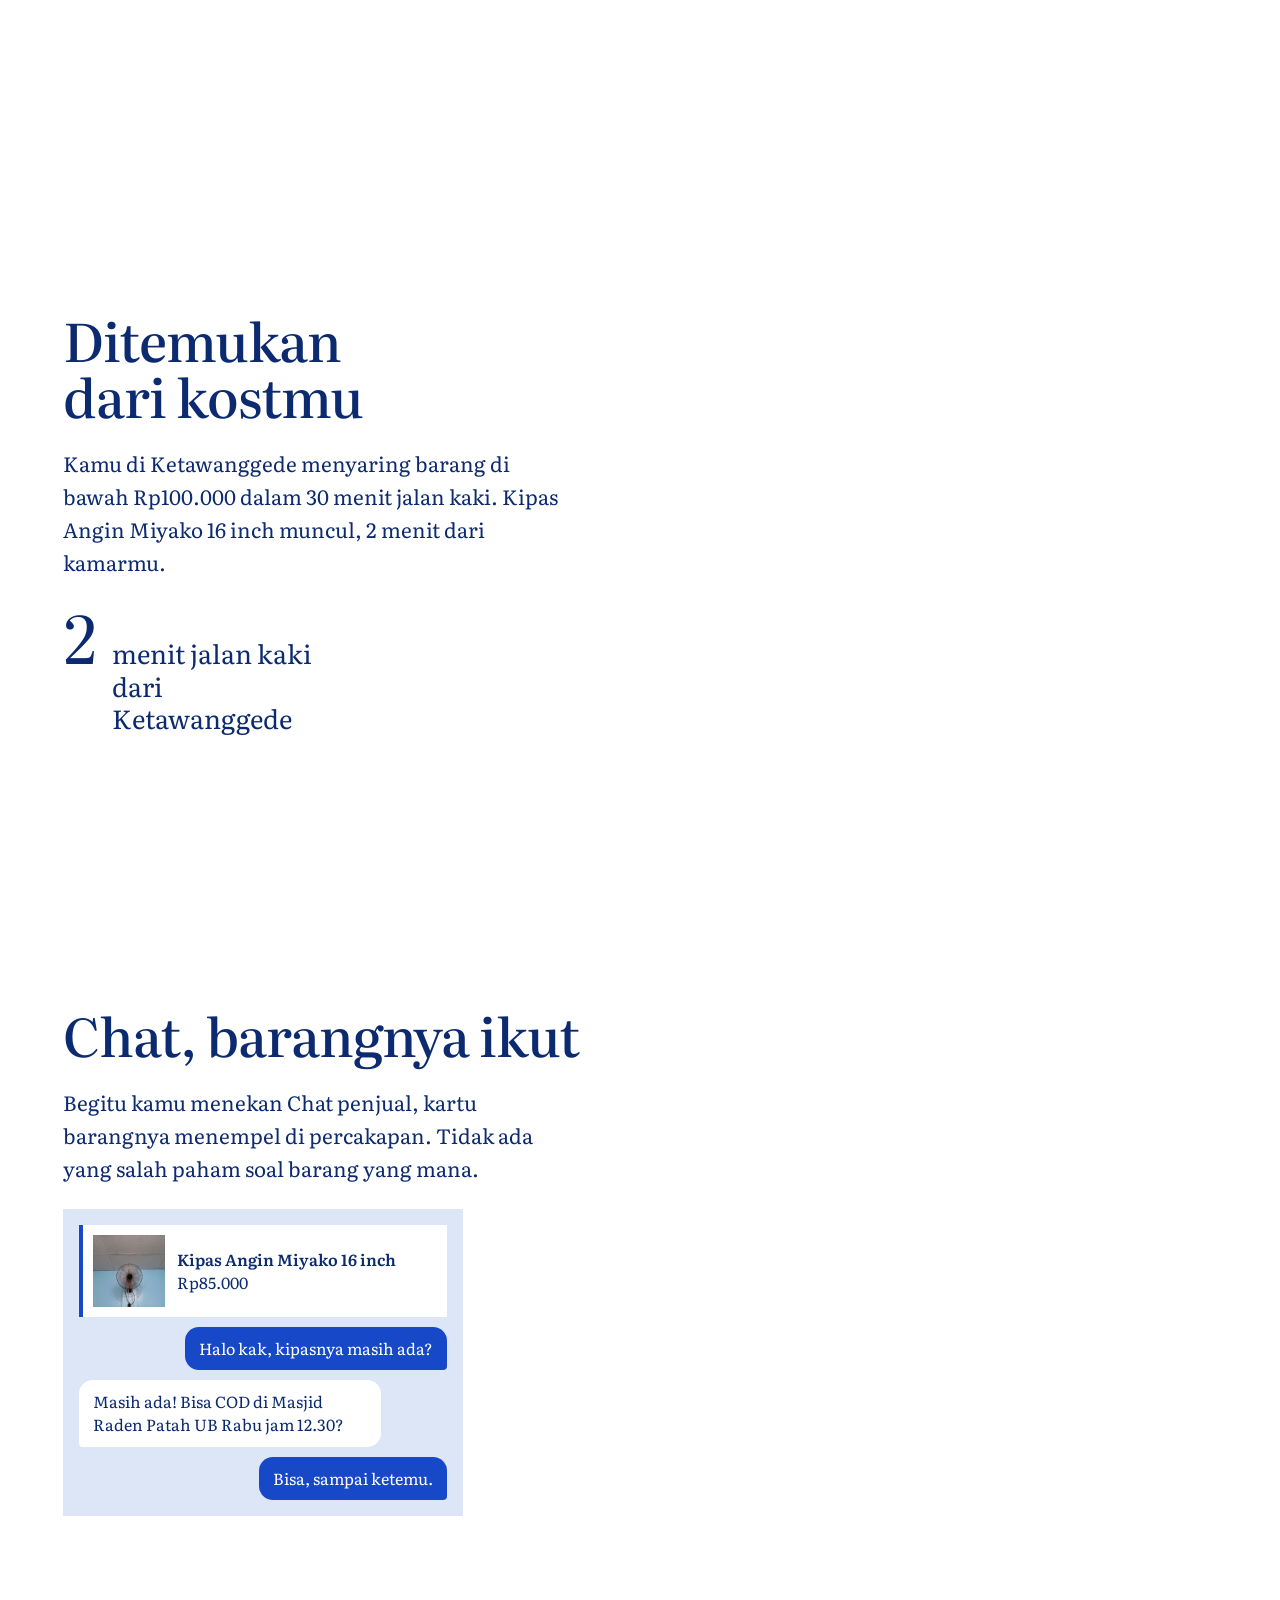
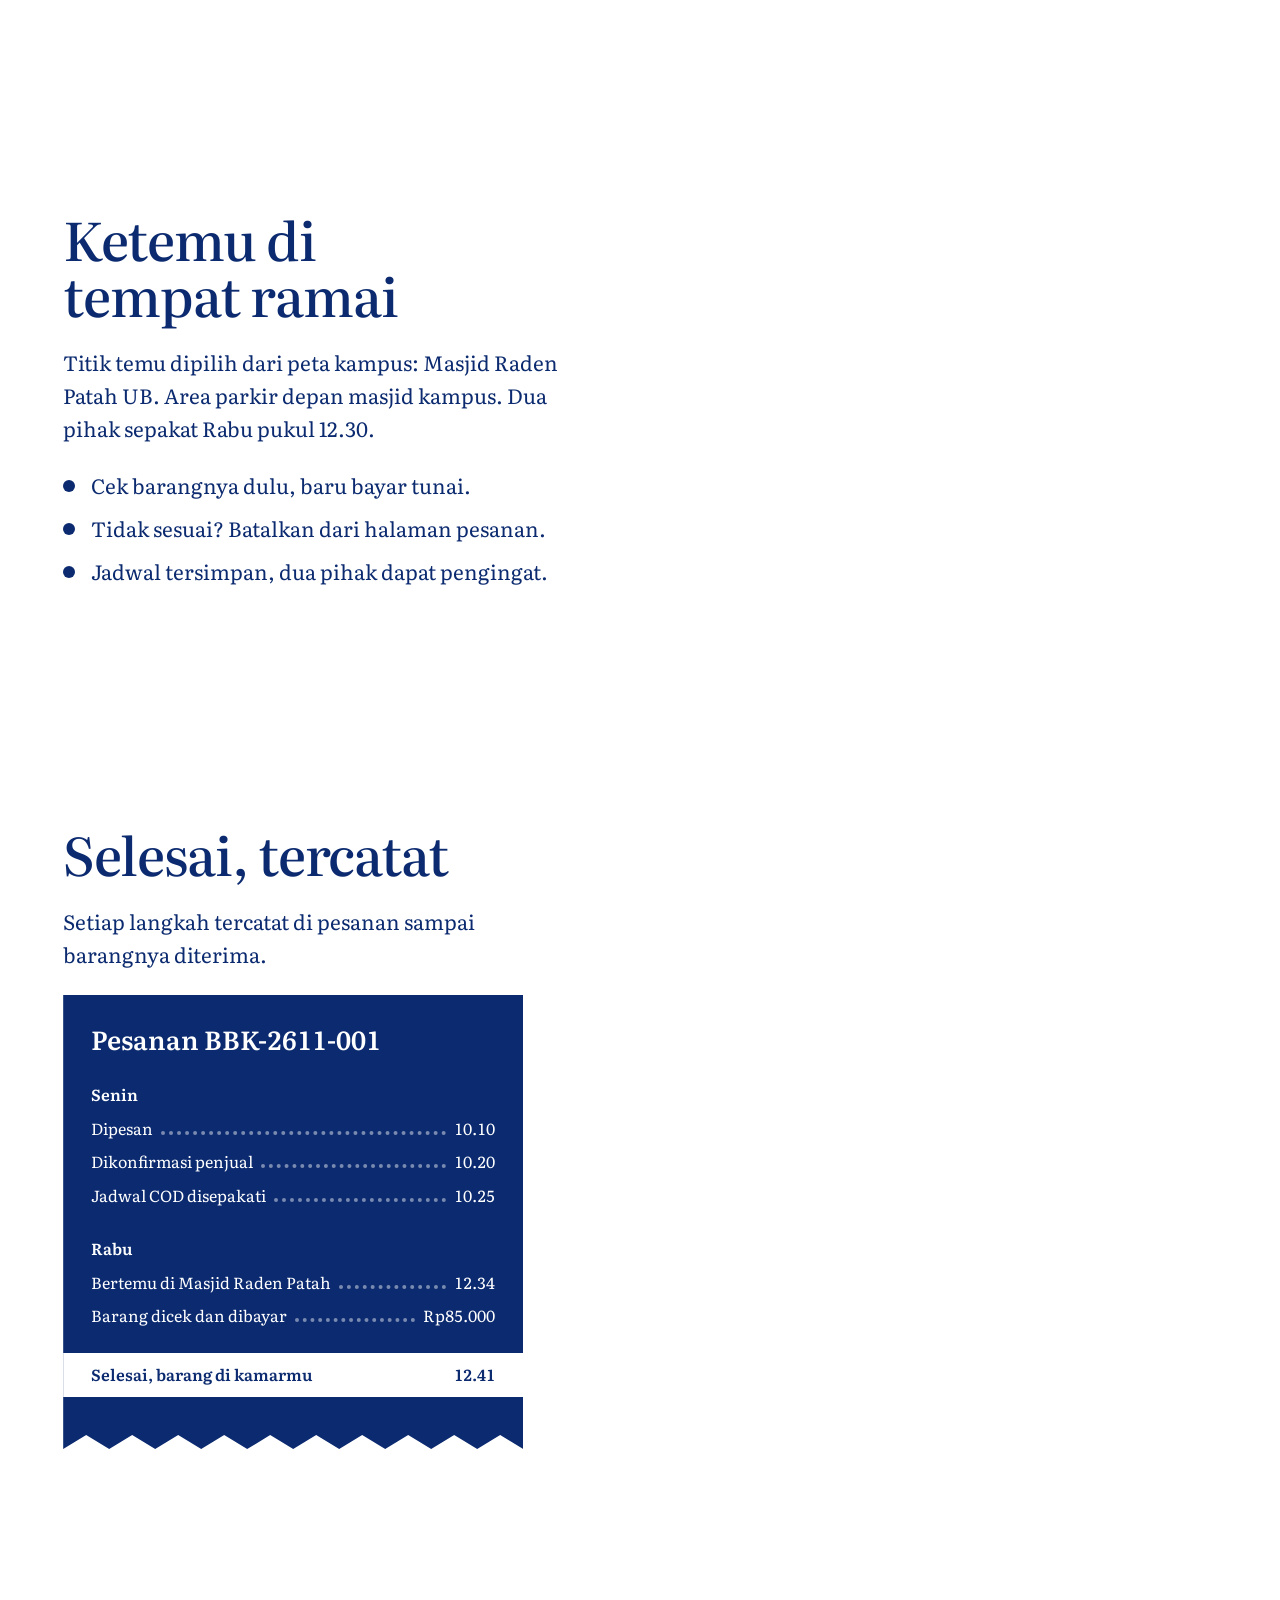
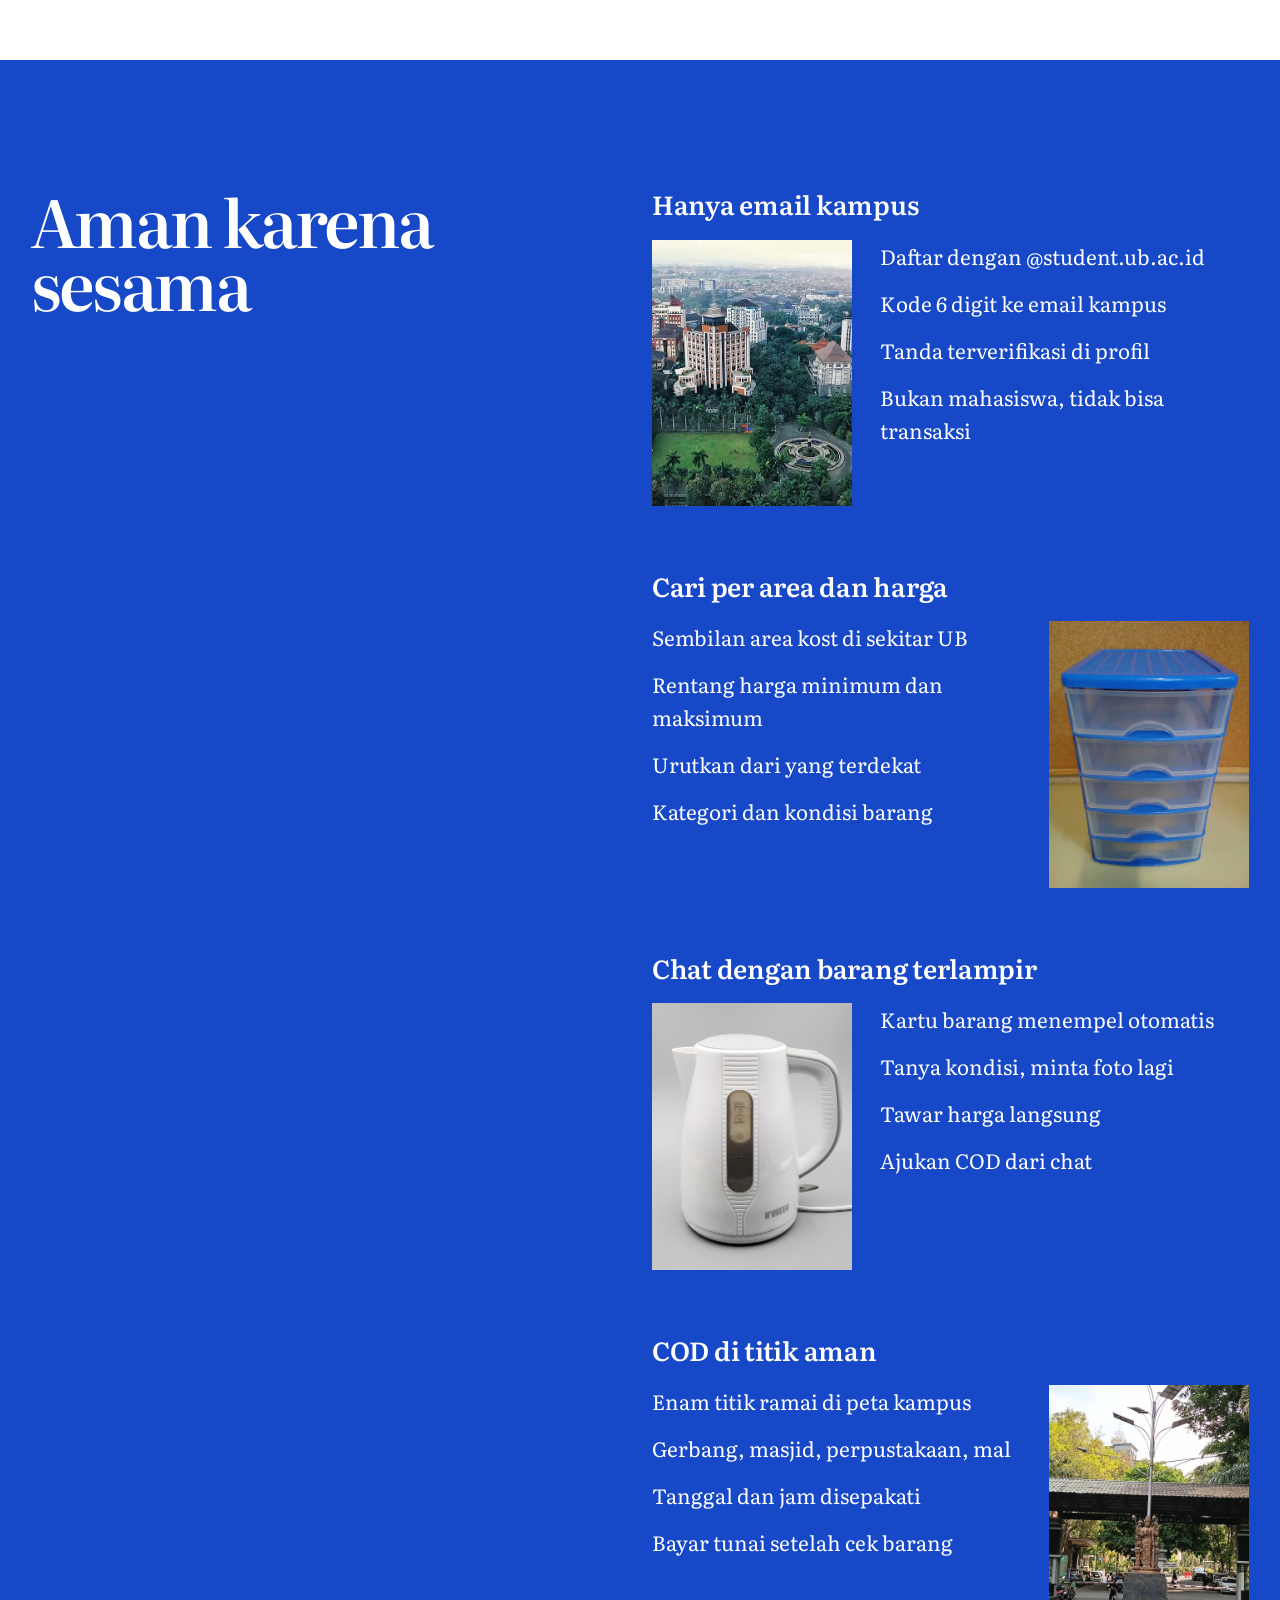
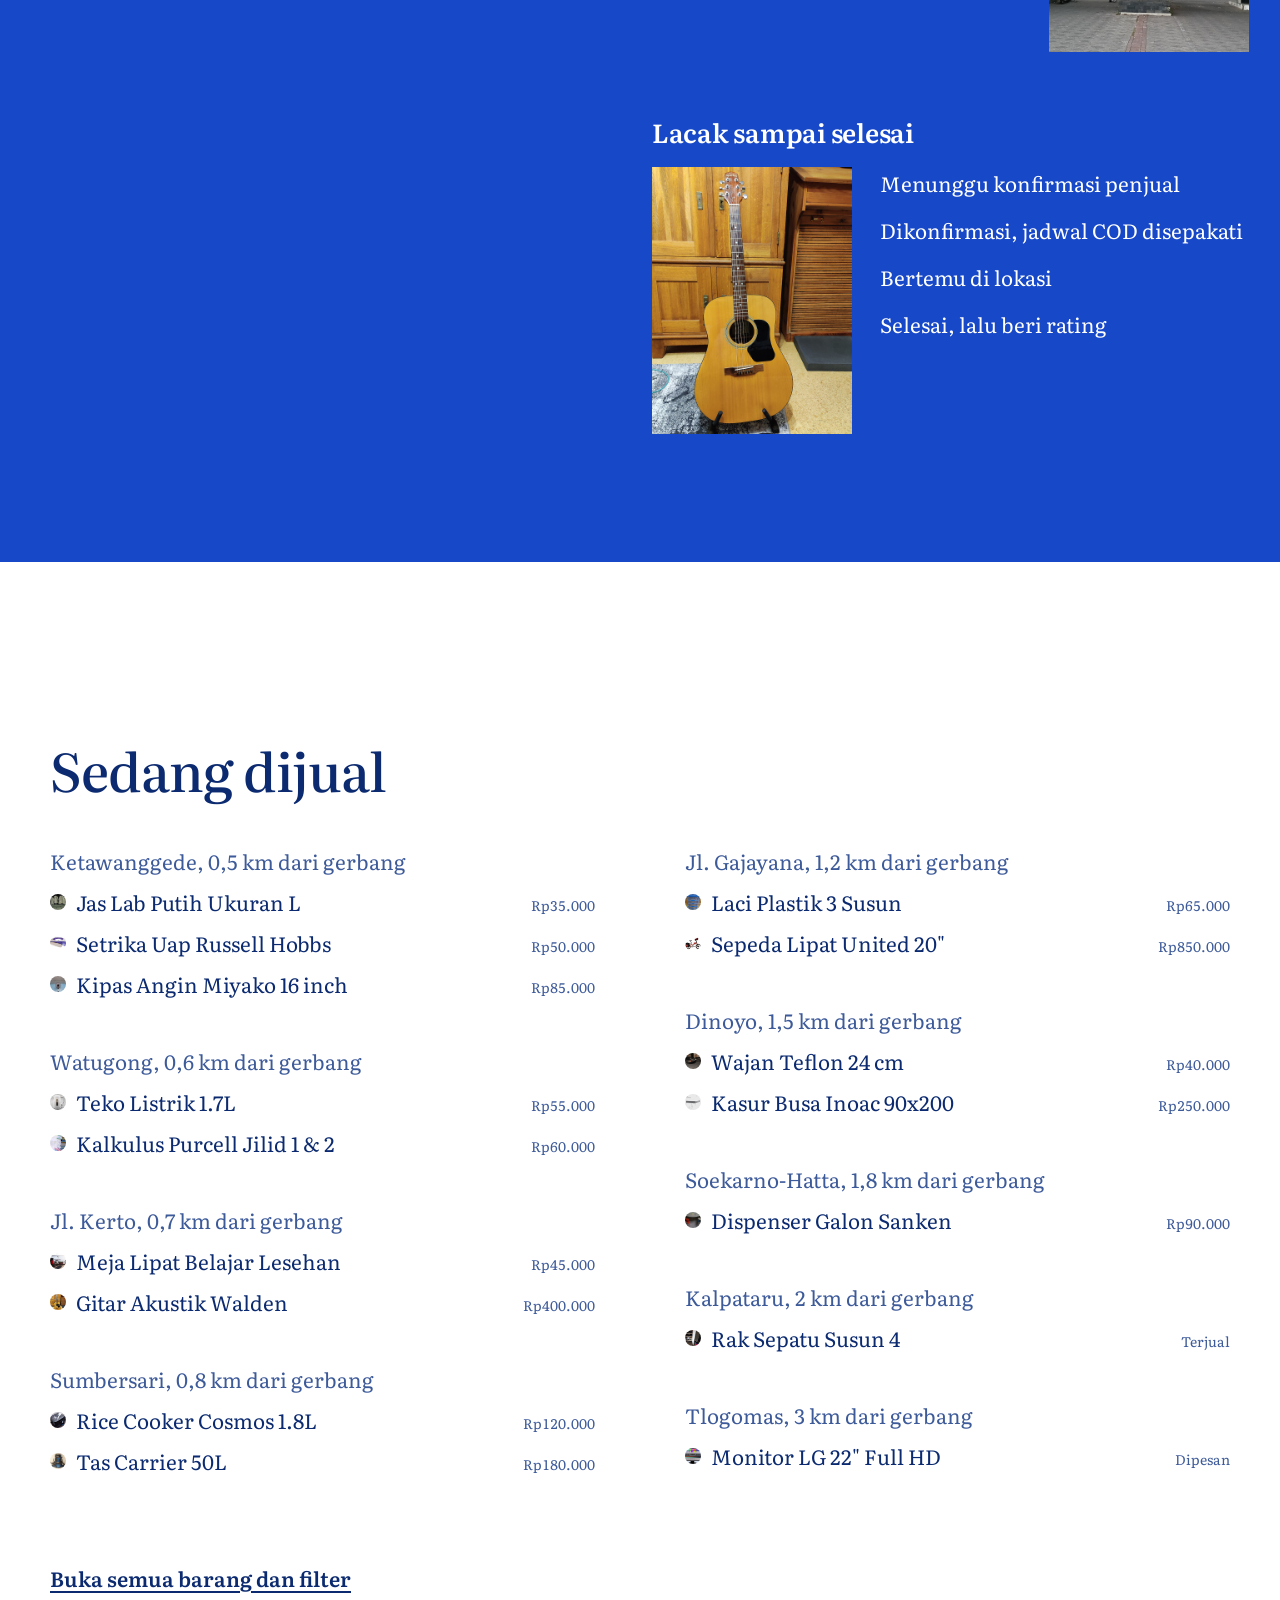
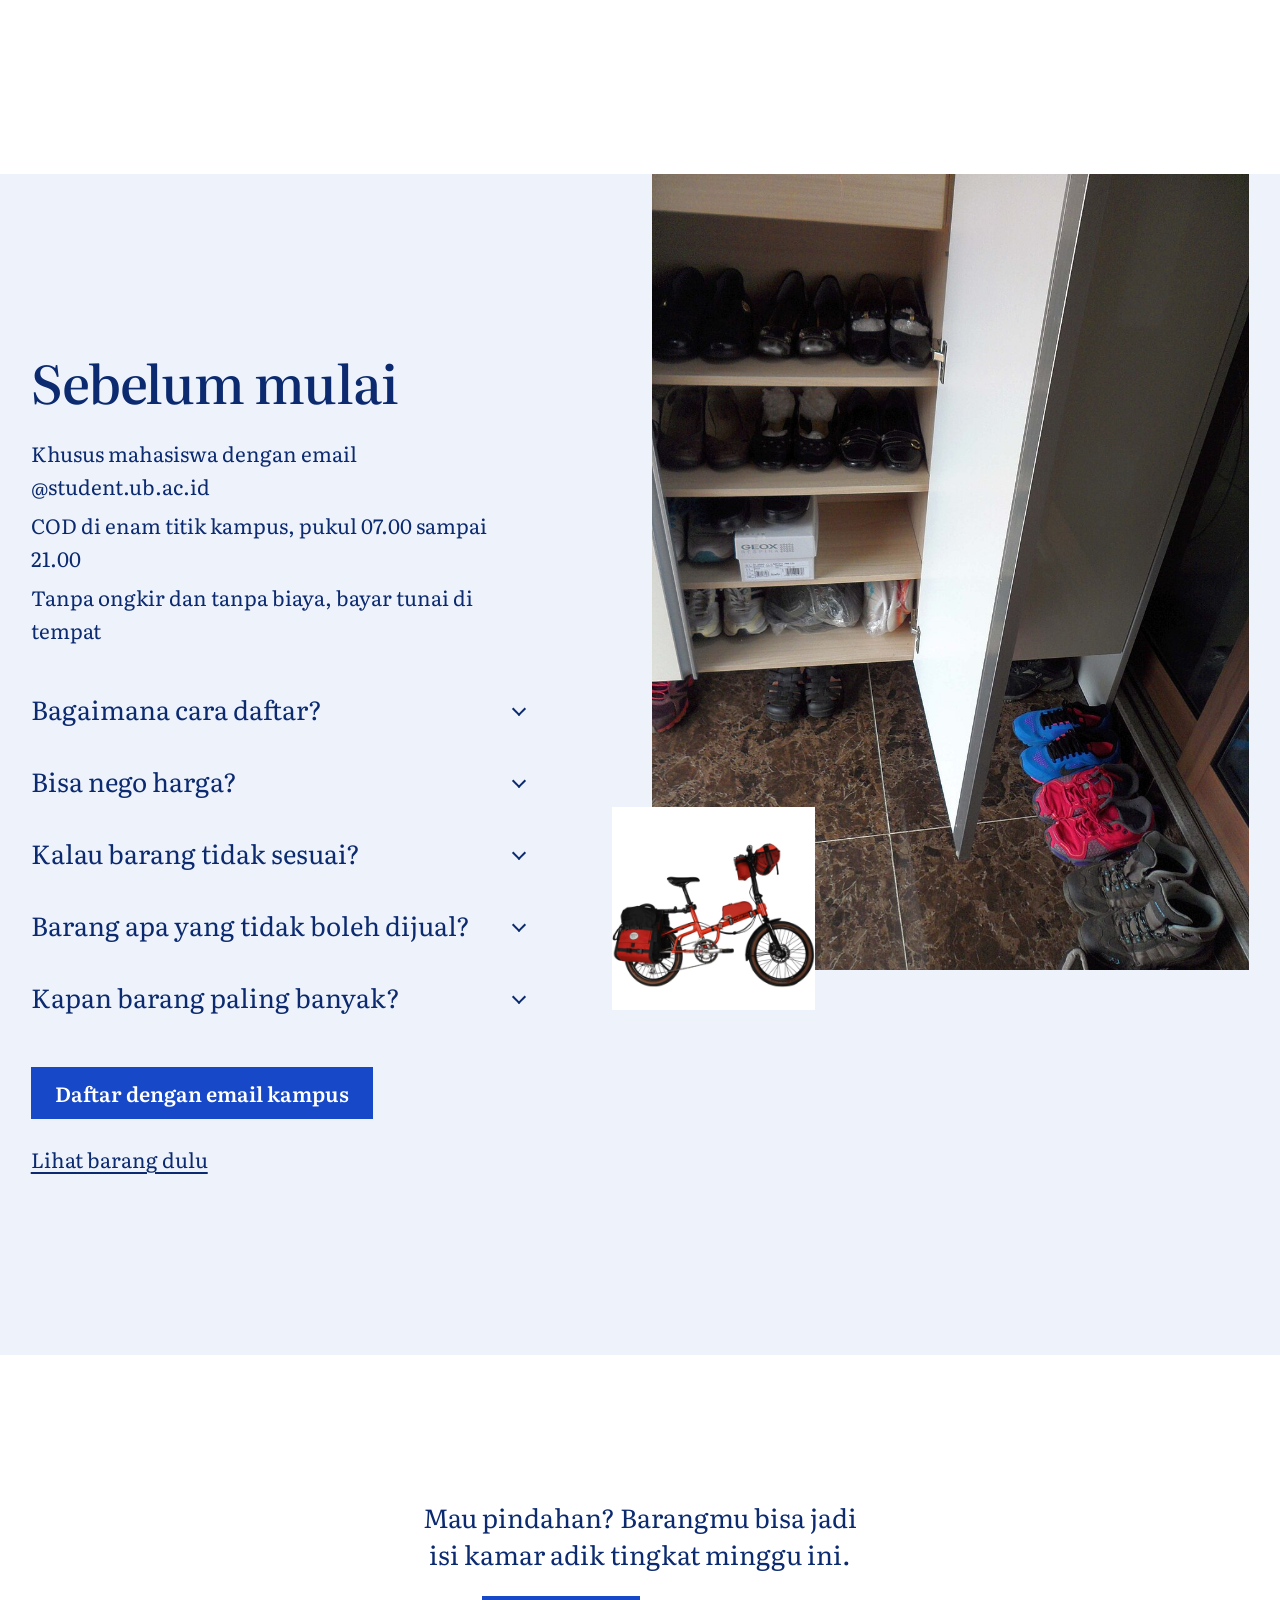
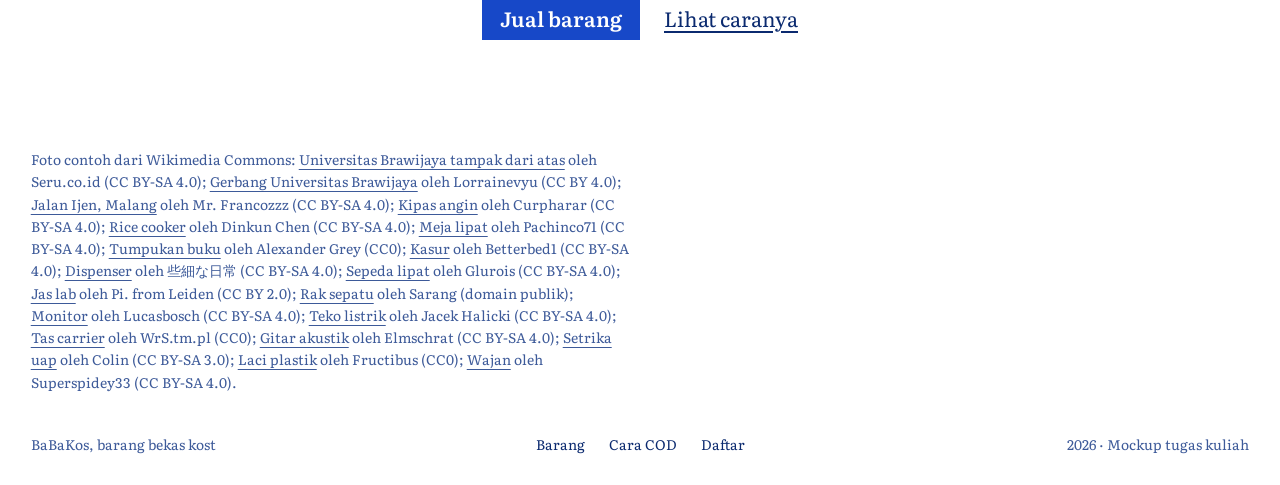
==== commit fe8dd0ef: "Rebuild homepage from mockup D and move photos to assets - Restyle the site to the "Pindah tangan" l" ====
--- a/mockups/d-pindah-tangan/index.html
+++ b/mockups/d-pindah-tangan/index.html
@@ -65,7 +65,7 @@
             <p data-reveal>Begitu kamu menekan Chat penjual, kartu barangnya menempel di percakapan. Tidak ada yang salah paham soal barang yang mana.</p>
             <div class="chat" data-ui data-reveal aria-label="Contoh percakapan">
               <div class="chat-card">
-                <img data-f="thumb" src="../assets/p1-kipas.jpg" alt="" width="72" height="72">
+                <img data-f="thumb" src="../../assets/products/p1-kipas.jpg" alt="" width="72" height="72">
                 <div><p class="chat-card-title" data-f="title">Kipas Angin Miyako 16 inch</p><p data-f="price">Rp85.000</p></div>
               </div>
               <p class="bubble me">Halo kak, <span data-f="shortTitle">kipasnya</span> masih ada?</p>
@@ -108,9 +108,9 @@
 
       <!-- The photograph that never moves; it crossfades as chapters arrive -->
       <figure class="photo" aria-live="polite">
-        <img class="ph is-on" data-key="item" src="../assets/p1-kipas.jpg" alt="Kipas angin dinding yang dijual" width="960" height="720">
-        <img class="ph" data-key="street" src="../assets/malang-ijen.jpg" alt="Jalan Ijen di Malang" width="960" height="720">
-        <img class="ph" data-key="gate" src="../assets/ub-gerbang.jpg" alt="Gerbang Universitas Brawijaya" width="960" height="1280">
+        <img class="ph is-on" data-key="item" src="../../assets/products/p1-kipas.jpg" alt="Kipas angin dinding yang dijual" width="960" height="720">
+        <img class="ph" data-key="street" src="../../assets/photos/malang-ijen.jpg" alt="Jalan Ijen di Malang" width="960" height="720">
+        <img class="ph" data-key="gate" src="../../assets/photos/ub-gerbang.jpg" alt="Gerbang Universitas Brawijaya" width="960" height="1280">
         <figcaption class="photo-bar"><span data-f="title">Kipas Angin Miyako 16 inch</span><span><span data-f="sellerArea">Jl. Kerto</span> · <span data-f="price">Rp85.000</span></span></figcaption>
       </figure>
     </div>
@@ -124,35 +124,35 @@
             <article class="srow" data-reveal-group>
               <h3 data-reveal>Hanya email kampus</h3>
               <div class="srow-body">
-                <img data-reveal src="../assets/ub-aerial.jpg" alt="Kampus Universitas Brawijaya dari atas" width="960" height="640" loading="lazy">
+                <img data-reveal src="../../assets/photos/ub-aerial.jpg" alt="Kampus Universitas Brawijaya dari atas" width="960" height="640" loading="lazy">
                 <ul data-reveal><li>Daftar dengan @student.ub.ac.id</li><li>Kode 6 digit ke email kampus</li><li>Tanda terverifikasi di profil</li><li>Bukan mahasiswa, tidak bisa transaksi</li></ul>
               </div>
             </article>
             <article class="srow srow-flip" data-reveal-group>
               <h3 data-reveal>Cari per area dan harga</h3>
               <div class="srow-body">
-                <img data-reveal src="../assets/p15-laci.jpg" alt="Laci plastik tiga susun" width="960" height="1280" loading="lazy">
+                <img data-reveal src="../../assets/products/p15-laci.jpg" alt="Laci plastik tiga susun" width="960" height="1280" loading="lazy">
                 <ul data-reveal><li>Sembilan area kost di sekitar UB</li><li>Rentang harga minimum dan maksimum</li><li>Urutkan dari yang terdekat</li><li>Kategori dan kondisi barang</li></ul>
               </div>
             </article>
             <article class="srow" data-reveal-group>
               <h3 data-reveal>Chat dengan barang terlampir</h3>
               <div class="srow-body">
-                <img data-reveal src="../assets/p11-teko.jpg" alt="Teko listrik" width="960" height="1113" loading="lazy">
+                <img data-reveal src="../../assets/products/p11-teko.jpg" alt="Teko listrik" width="960" height="1113" loading="lazy">
                 <ul data-reveal><li>Kartu barang menempel otomatis</li><li>Tanya kondisi, minta foto lagi</li><li>Tawar harga langsung</li><li>Ajukan COD dari chat</li></ul>
               </div>
             </article>
             <article class="srow srow-flip" data-reveal-group>
               <h3 data-reveal>COD di titik aman</h3>
               <div class="srow-body">
-                <img data-reveal src="../assets/ub-gerbang.jpg" alt="Gerbang Universitas Brawijaya" width="960" height="1280" loading="lazy">
+                <img data-reveal src="../../assets/photos/ub-gerbang.jpg" alt="Gerbang Universitas Brawijaya" width="960" height="1280" loading="lazy">
                 <ul data-reveal><li>Enam titik ramai di peta kampus</li><li>Gerbang, masjid, perpustakaan, mal</li><li>Tanggal dan jam disepakati</li><li>Bayar tunai setelah cek barang</li></ul>
               </div>
             </article>
             <article class="srow" data-reveal-group>
               <h3 data-reveal>Lacak sampai selesai</h3>
               <div class="srow-body">
-                <img data-reveal src="../assets/p13-gitar.jpg" alt="Gitar akustik" width="960" height="1280" loading="lazy">
+                <img data-reveal src="../../assets/products/p13-gitar.jpg" alt="Gitar akustik" width="960" height="1280" loading="lazy">
                 <ul data-reveal><li>Menunggu konfirmasi penjual</li><li>Dikonfirmasi, jadwal COD disepakati</li><li>Bertemu di lokasi</li><li>Selesai, lalu beri rating</li></ul>
               </div>
             </article>
@@ -189,8 +189,8 @@
             <div class="faq-actions"><a class="btn" href="#">Daftar dengan email kampus</a><a href="#barang">Lihat barang dulu</a></div>
           </div>
           <div class="faq-pics" data-reveal>
-            <img class="pic-tall" src="../assets/p9-rak.jpg" alt="Rak sepatu di teras rumah" width="960" height="1280" loading="lazy">
-            <img class="pic-sq" src="../assets/p7-sepeda.jpg" alt="Sepeda lipat" width="960" height="960" loading="lazy">
+            <img class="pic-tall" src="../../assets/products/p9-rak.jpg" alt="Rak sepatu di teras rumah" width="960" height="1280" loading="lazy">
+            <img class="pic-sq" src="../../assets/products/p7-sepeda.jpg" alt="Sepeda lipat" width="960" height="960" loading="lazy">
           </div>
         </div>
       </section>
@@ -214,6 +214,7 @@
 
     <script src="../../js/data.js"></script>
     <script src="../../js/utils.js"></script>
+    <script src="../../js/layout.js"></script>
     <script src="../shared.js"></script>
     <script src="main.js"></script>
   </body>
